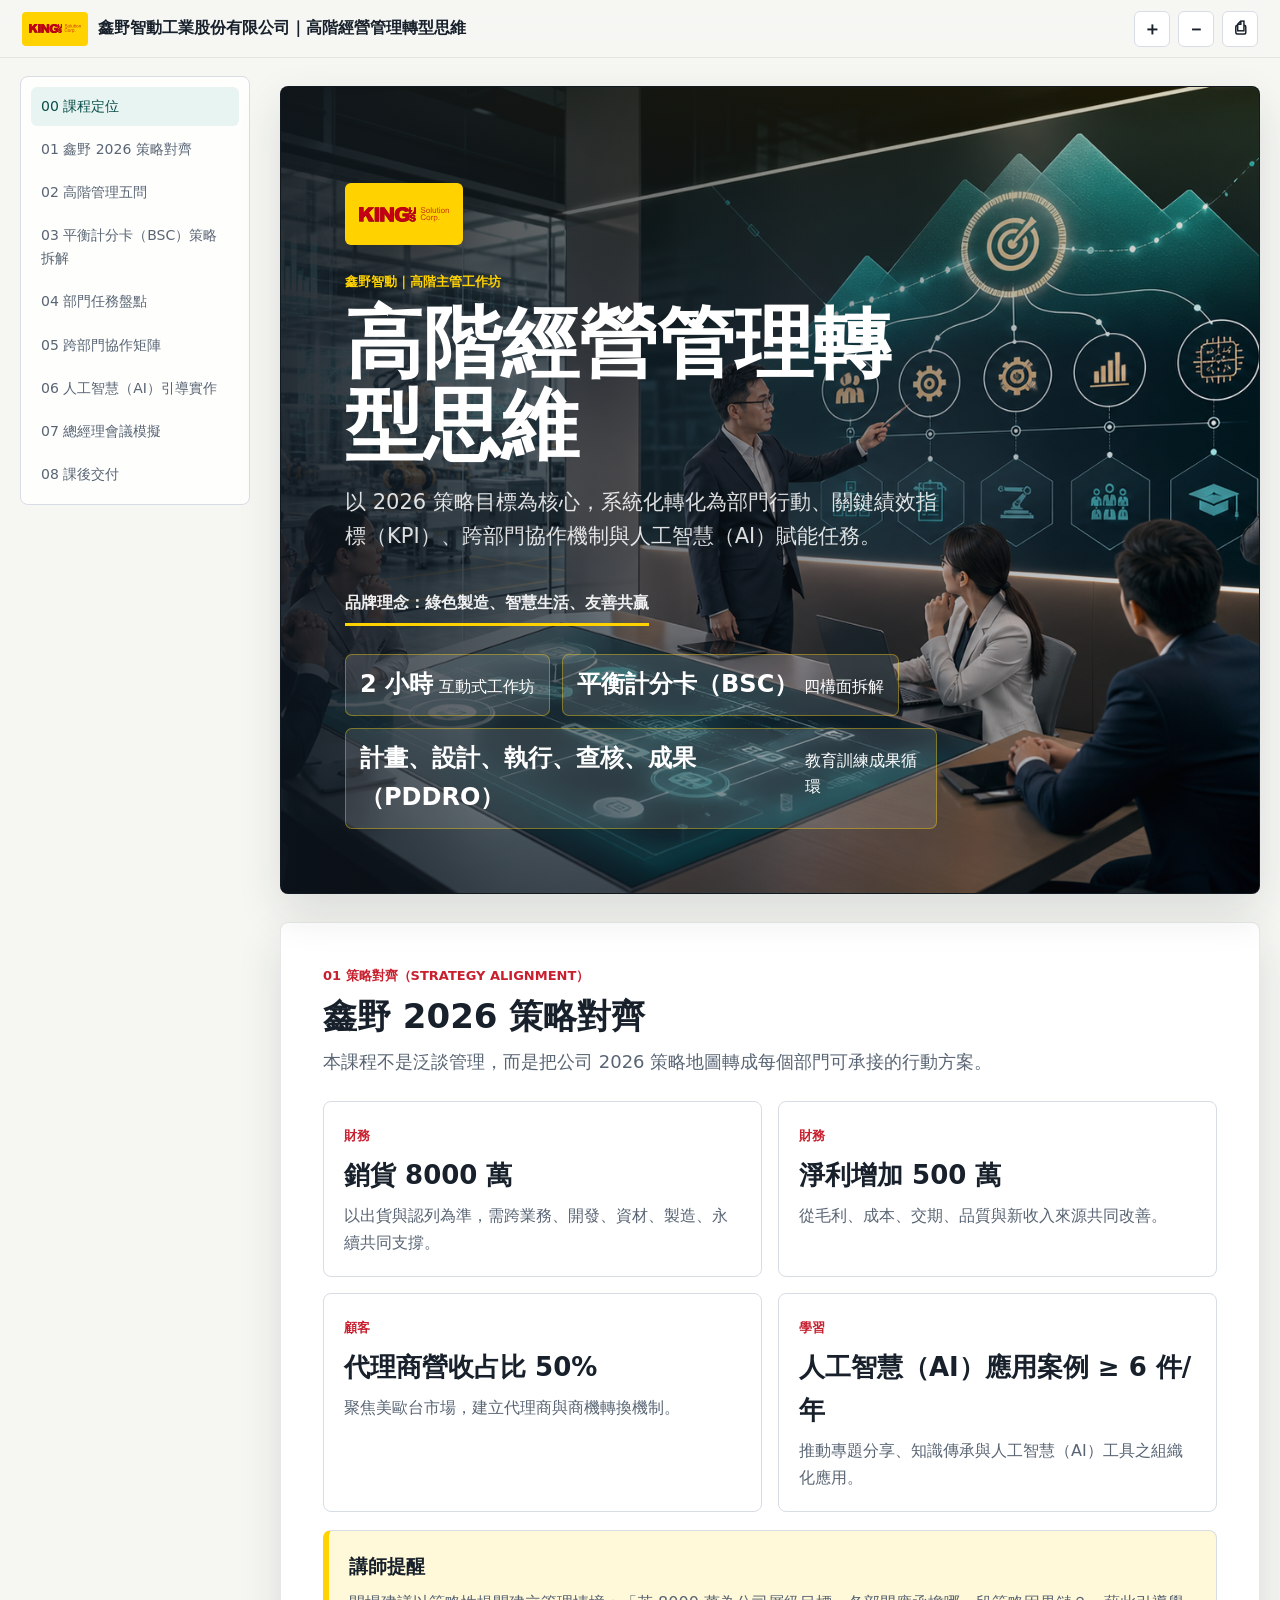
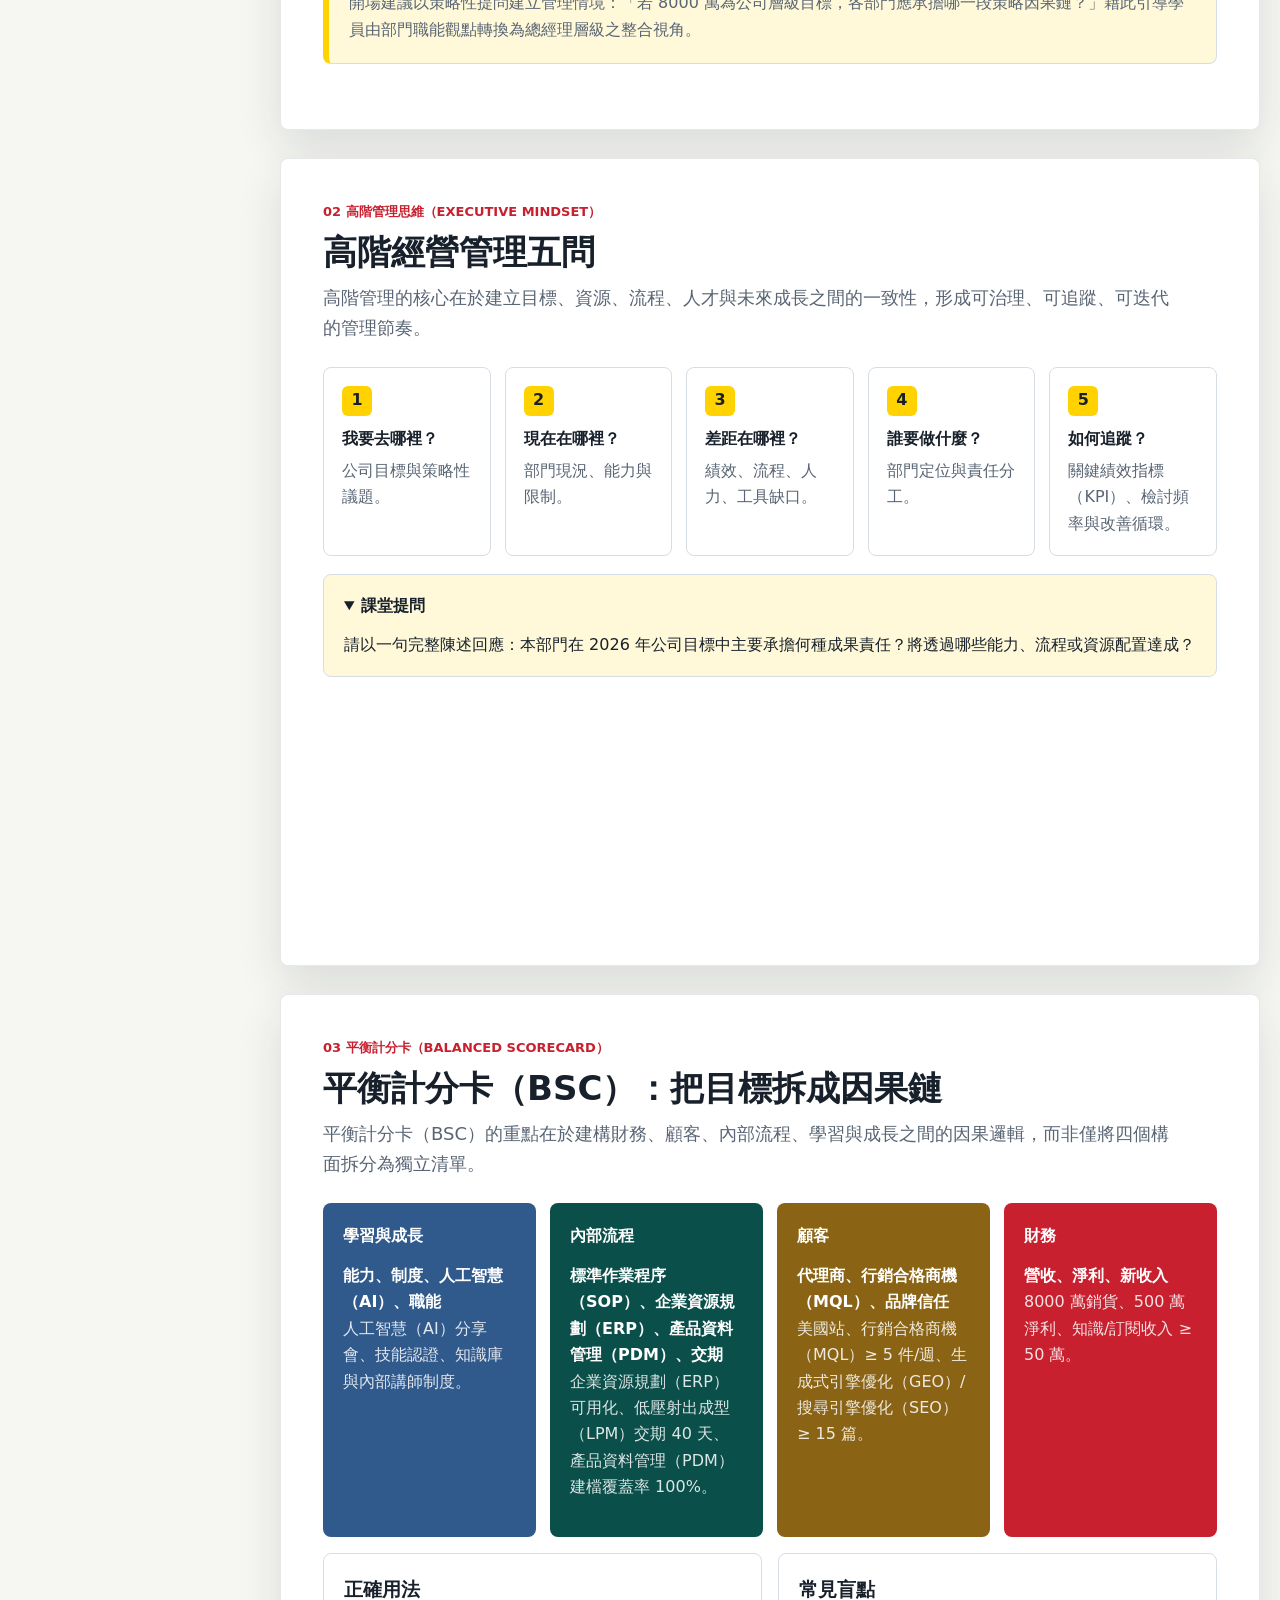
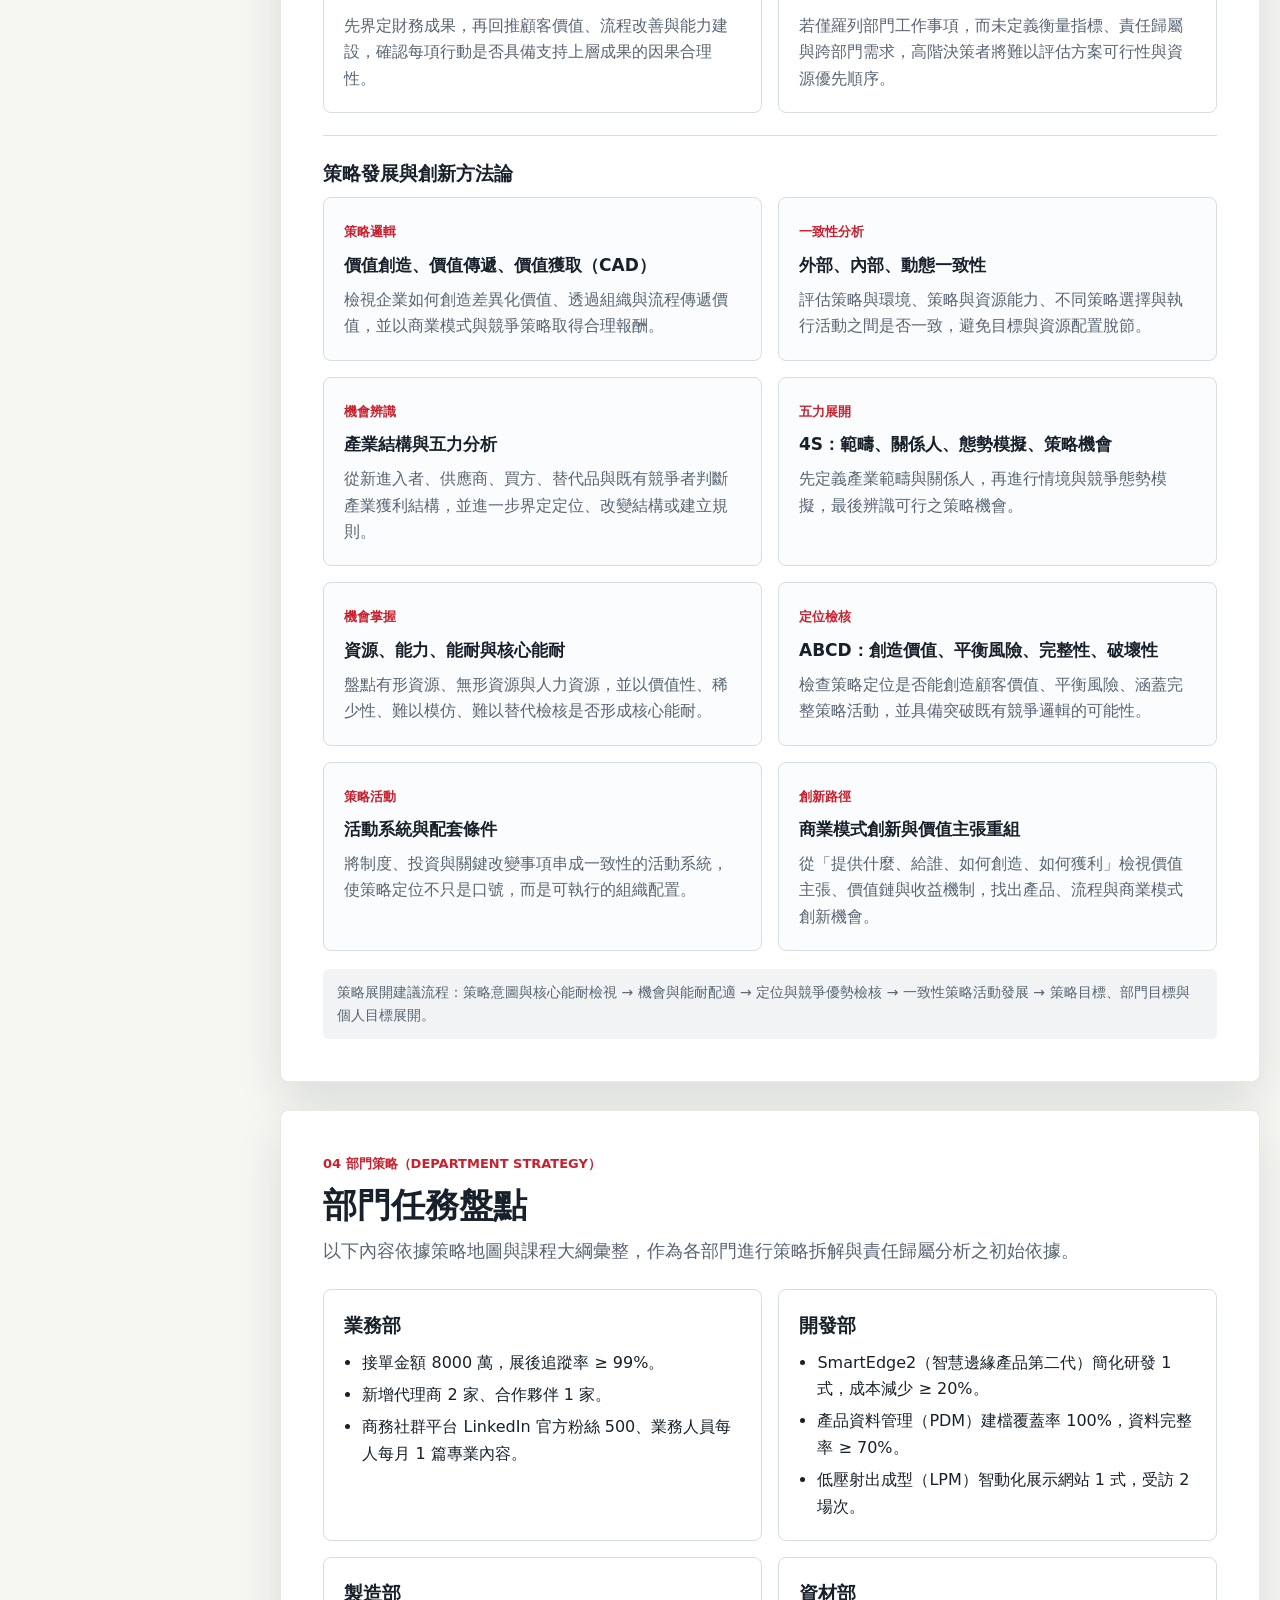
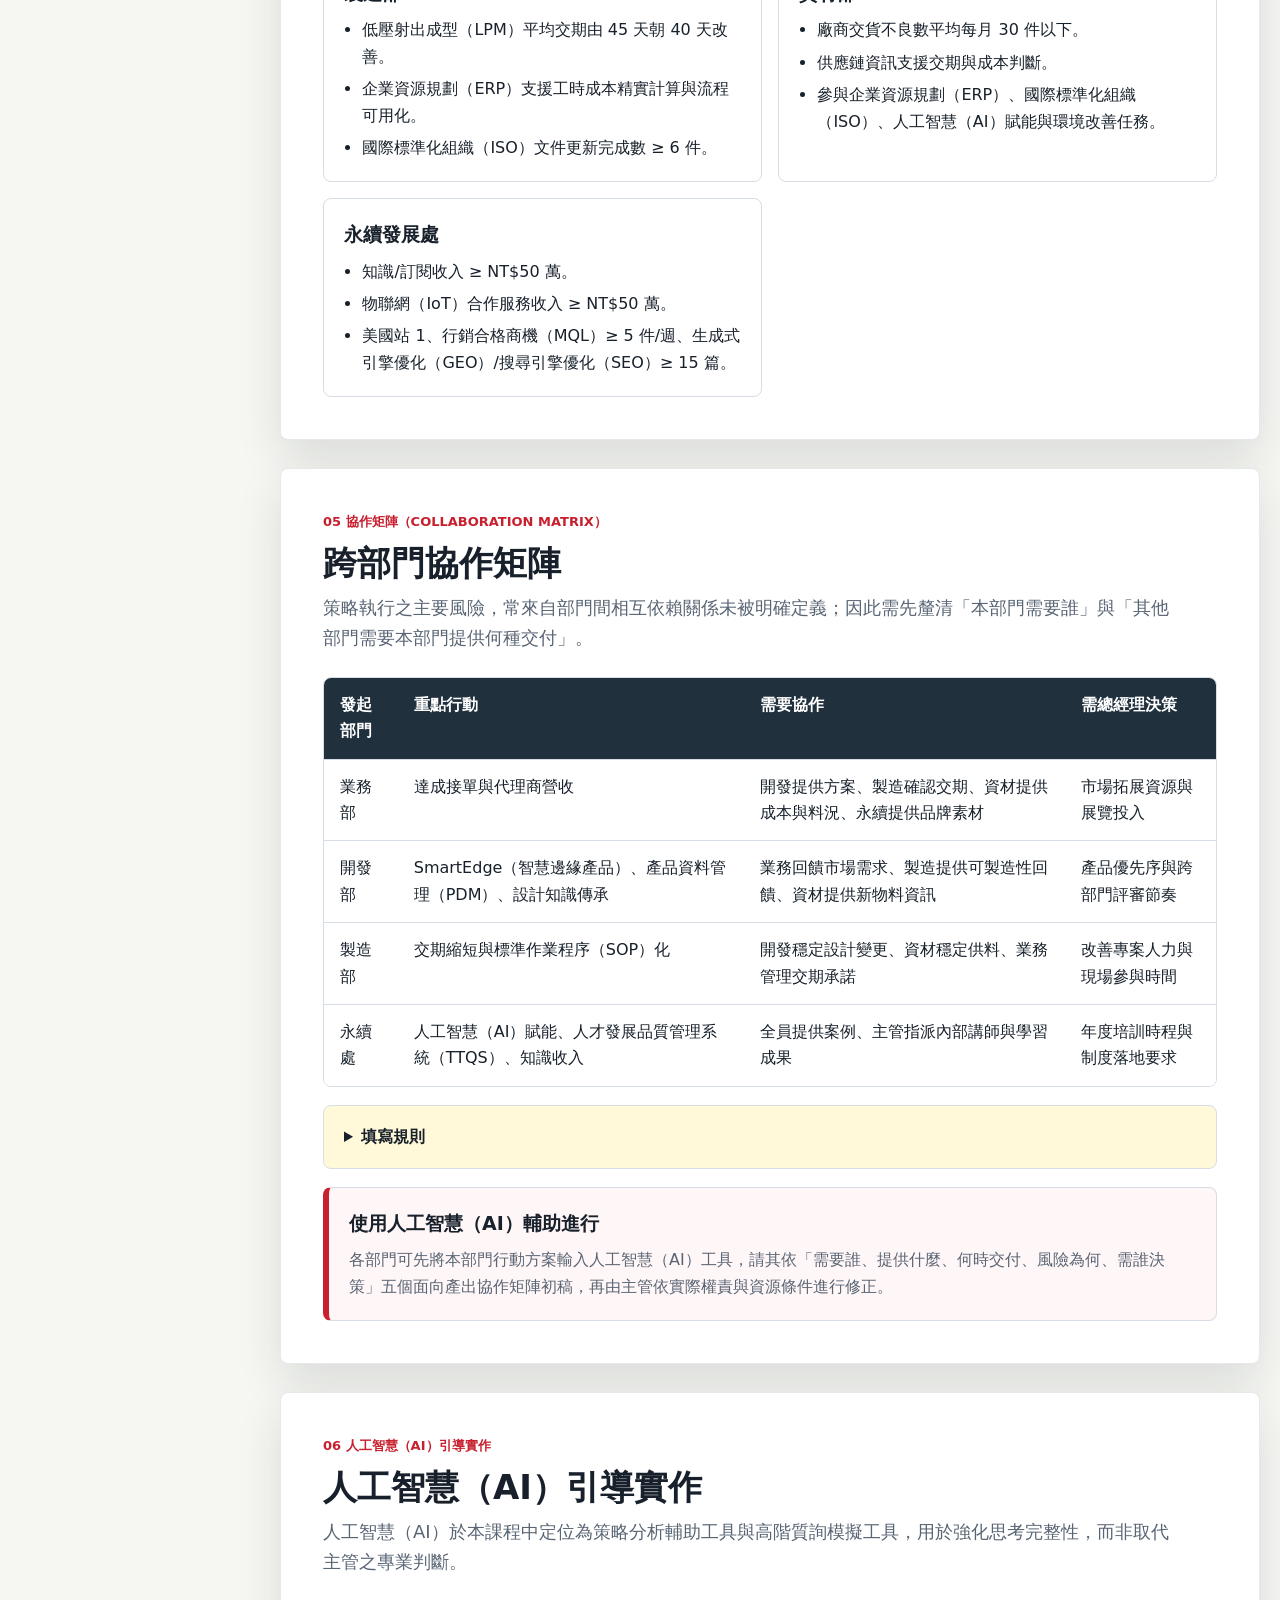
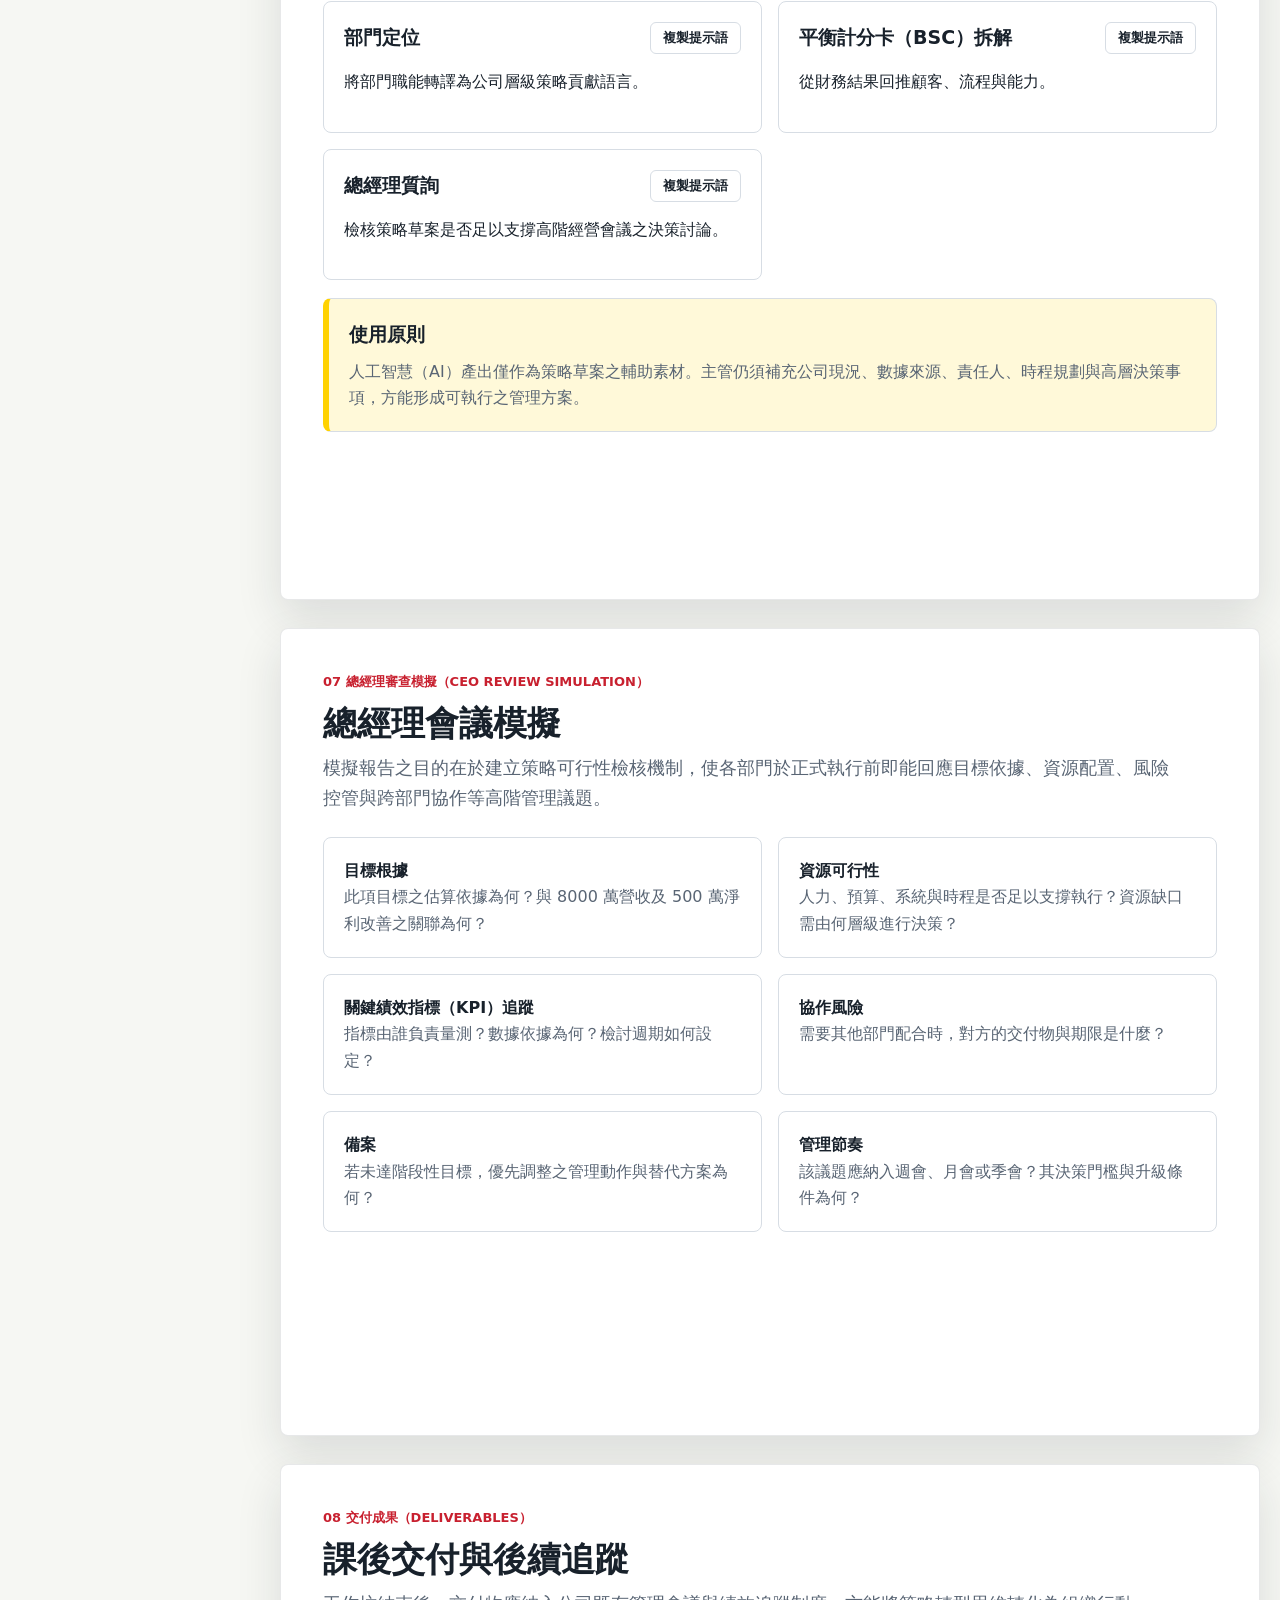
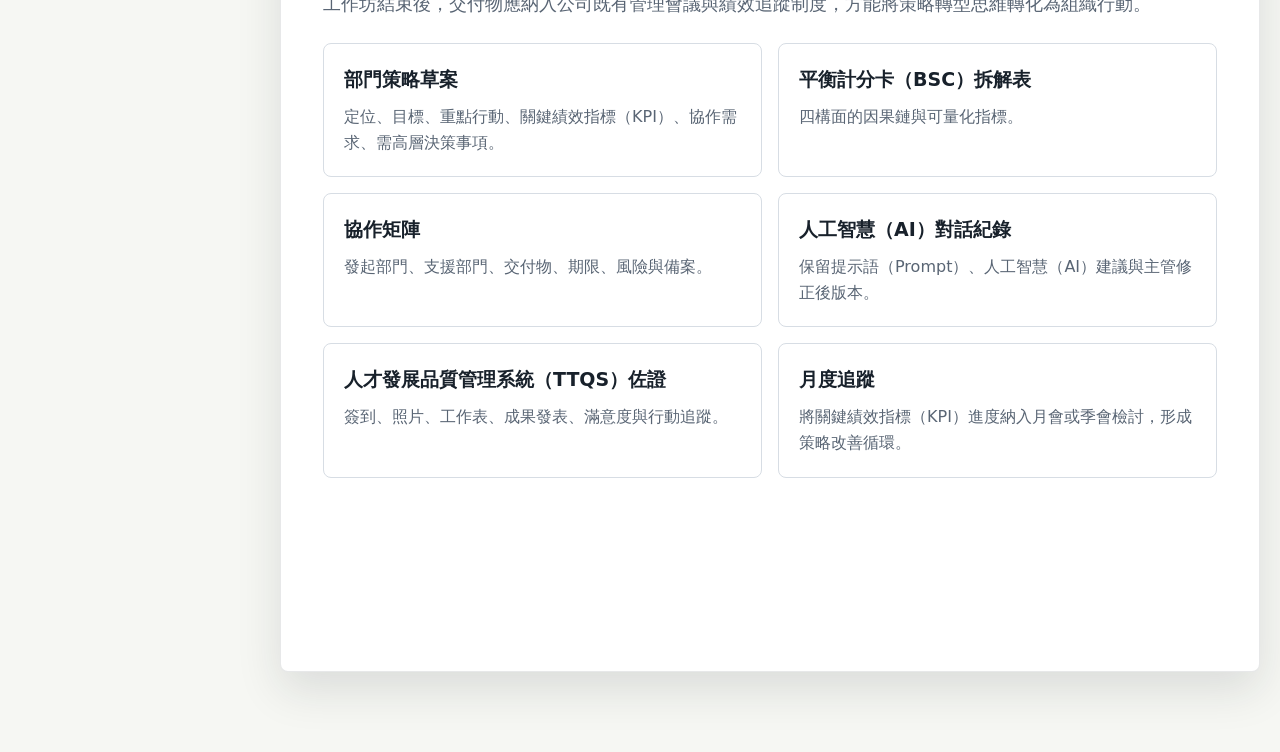
==== 高階經營管理轉型思維/index.html @ db60bb88 "Add files via upload" ====
<!doctype html>
<html lang="zh-Hant">
<head>
  <meta charset="utf-8">
  <meta name="viewport" content="width=device-width, initial-scale=1">
  <title>高階經營管理轉型思維｜鑫野智動課程講義</title>
  <link rel="stylesheet" href="styles.css">
</head>
<body>
  <header class="topbar">
    <a class="brand" href="#cover" aria-label="回到封面">
      <span class="brand-logo"><img src="assets/kings-logo.svg" alt="KING's 鑫野智動工業股份有限公司 LOGO"></span>
      <span>鑫野智動工業股份有限公司｜高階經營管理轉型思維</span>
    </a>
    <nav class="top-actions" aria-label="文件操作">
      <button class="icon-btn" id="expandAll" type="button" title="展開所有提示">＋</button>
      <button class="icon-btn" id="collapseAll" type="button" title="收合所有提示">－</button>
      <button class="icon-btn" id="printPage" type="button" title="列印講義">⎙</button>
    </nav>
  </header>

  <aside class="toc" aria-label="章節目錄">
    <a href="#cover">00 課程定位</a>
    <a href="#strategy">01 鑫野 2026 策略對齊</a>
    <a href="#mindset">02 高階管理五問</a>
    <a href="#bsc">03 平衡計分卡（BSC）策略拆解</a>
    <a href="#departments">04 部門任務盤點</a>
    <a href="#collaboration">05 跨部門協作矩陣</a>
    <a href="#ai">06 人工智慧（AI）引導實作</a>
    <a href="#gm">07 總經理會議模擬</a>
    <a href="#deliverables">08 課後交付</a>
  </aside>

  <main class="deck">
    <section class="slide cover" id="cover">
      <div class="hero-media">
        <img src="assets/strategy-transformation-hero.png" alt="企業策略轉型會議視覺圖">
      </div>
      <div class="hero-copy">
        <div class="cover-logo"><img src="assets/kings-logo.svg" alt="KING's 鑫野智動工業股份有限公司 LOGO"></div>
        <p class="eyebrow">鑫野智動｜高階主管工作坊</p>
        <h1>高階經營管理轉型思維</h1>
        <p class="lead">以 2026 策略目標為核心，系統化轉化為部門行動、關鍵績效指標（KPI）、跨部門協作機制與人工智慧（AI）賦能任務。</p>
        <p class="brand-line">品牌理念：綠色製造、智慧生活、友善共贏</p>
        <div class="hero-stats">
          <span><strong>2 小時</strong>互動式工作坊</span>
          <span><strong>平衡計分卡（BSC）</strong>四構面拆解</span>
          <span><strong>計畫、設計、執行、查核、成果（PDDRO）</strong>教育訓練成果循環</span>
        </div>
      </div>
    </section>

    <section class="slide" id="strategy">
      <div class="slide-head">
        <p class="eyebrow">01 策略對齊（Strategy Alignment）</p>
        <h2>鑫野 2026 策略對齊</h2>
        <p>本課程不是泛談管理，而是把公司 2026 策略地圖轉成每個部門可承接的行動方案。</p>
      </div>
      <div class="metric-grid">
        <article class="metric"><span>財務</span><strong>銷貨 8000 萬</strong><p>以出貨與認列為準，需跨業務、開發、資材、製造、永續共同支撐。</p></article>
        <article class="metric"><span>財務</span><strong>淨利增加 500 萬</strong><p>從毛利、成本、交期、品質與新收入來源共同改善。</p></article>
        <article class="metric"><span>顧客</span><strong>代理商營收占比 50%</strong><p>聚焦美歐台市場，建立代理商與商機轉換機制。</p></article>
        <article class="metric"><span>學習</span><strong>人工智慧（AI）應用案例 ≥ 6 件/年</strong><p>推動專題分享、知識傳承與人工智慧（AI）工具之組織化應用。</p></article>
      </div>
      <div class="note-panel">
        <h3>講師提醒</h3>
        <p>開場建議以策略性提問建立管理情境：「若 8000 萬為公司層級目標，各部門應承擔哪一段策略因果鏈？」藉此引導學員由部門職能觀點轉換為總經理層級之整合視角。</p>
      </div>
    </section>

    <section class="slide" id="mindset">
      <div class="slide-head">
        <p class="eyebrow">02 高階管理思維（Executive Mindset）</p>
        <h2>高階經營管理五問</h2>
        <p>高階管理的核心在於建立目標、資源、流程、人才與未來成長之間的一致性，形成可治理、可追蹤、可迭代的管理節奏。</p>
      </div>
      <div class="question-flow">
        <div><span>1</span><strong>我要去哪裡？</strong><p>公司目標與策略性議題。</p></div>
        <div><span>2</span><strong>現在在哪裡？</strong><p>部門現況、能力與限制。</p></div>
        <div><span>3</span><strong>差距在哪裡？</strong><p>績效、流程、人力、工具缺口。</p></div>
        <div><span>4</span><strong>誰要做什麼？</strong><p>部門定位與責任分工。</p></div>
        <div><span>5</span><strong>如何追蹤？</strong><p>關鍵績效指標（KPI）、檢討頻率與改善循環。</p></div>
      </div>
      <details class="prompt-box" open>
        <summary>課堂提問</summary>
        <p>請以一句完整陳述回應：本部門在 2026 年公司目標中主要承擔何種成果責任？將透過哪些能力、流程或資源配置達成？</p>
      </details>
    </section>

    <section class="slide" id="bsc">
      <div class="slide-head">
        <p class="eyebrow">03 平衡計分卡（Balanced Scorecard）</p>
        <h2>平衡計分卡（BSC）：把目標拆成因果鏈</h2>
        <p>平衡計分卡（BSC）的重點在於建構財務、顧客、內部流程、學習與成長之間的因果邏輯，而非僅將四個構面拆分為獨立清單。</p>
      </div>
      <div class="bsc-map">
        <article><span>學習與成長</span><strong>能力、制度、人工智慧（AI）、職能</strong><p>人工智慧（AI）分享會、技能認證、知識庫與內部講師制度。</p></article>
        <article><span>內部流程</span><strong>標準作業程序（SOP）、企業資源規劃（ERP）、產品資料管理（PDM）、交期</strong><p>企業資源規劃（ERP）可用化、低壓射出成型（LPM）交期 40 天、產品資料管理（PDM）建檔覆蓋率 100%。</p></article>
        <article><span>顧客</span><strong>代理商、行銷合格商機（MQL）、品牌信任</strong><p>美國站、行銷合格商機（MQL）≥ 5 件/週、生成式引擎優化（GEO）/搜尋引擎優化（SEO）≥ 15 篇。</p></article>
        <article><span>財務</span><strong>營收、淨利、新收入</strong><p>8000 萬銷貨、500 萬淨利、知識/訂閱收入 ≥ 50 萬。</p></article>
      </div>
      <div class="two-col">
        <div class="card">
          <h3>正確用法</h3>
          <p>先界定財務成果，再回推顧客價值、流程改善與能力建設，確認每項行動是否具備支持上層成果的因果合理性。</p>
        </div>
        <div class="card">
          <h3>常見盲點</h3>
          <p>若僅羅列部門工作事項，而未定義衡量指標、責任歸屬與跨部門需求，高階決策者將難以評估方案可行性與資源優先順序。</p>
        </div>
      </div>
      <div class="method-block">
        <h3>策略發展與創新方法論</h3>
        <div class="method-grid">
          <article>
            <span>策略邏輯</span>
            <strong>價值創造、價值傳遞、價值獲取（CAD）</strong>
            <p>檢視企業如何創造差異化價值、透過組織與流程傳遞價值，並以商業模式與競爭策略取得合理報酬。</p>
          </article>
          <article>
            <span>一致性分析</span>
            <strong>外部、內部、動態一致性</strong>
            <p>評估策略與環境、策略與資源能力、不同策略選擇與執行活動之間是否一致，避免目標與資源配置脫節。</p>
          </article>
          <article>
            <span>機會辨識</span>
            <strong>產業結構與五力分析</strong>
            <p>從新進入者、供應商、買方、替代品與既有競爭者判斷產業獲利結構，並進一步界定定位、改變結構或建立規則。</p>
          </article>
          <article>
            <span>五力展開</span>
            <strong>4S：範疇、關係人、態勢模擬、策略機會</strong>
            <p>先定義產業範疇與關係人，再進行情境與競爭態勢模擬，最後辨識可行之策略機會。</p>
          </article>
          <article>
            <span>機會掌握</span>
            <strong>資源、能力、能耐與核心能耐</strong>
            <p>盤點有形資源、無形資源與人力資源，並以價值性、稀少性、難以模仿、難以替代檢核是否形成核心能耐。</p>
          </article>
          <article>
            <span>定位檢核</span>
            <strong>ABCD：創造價值、平衡風險、完整性、破壞性</strong>
            <p>檢查策略定位是否能創造顧客價值、平衡風險、涵蓋完整策略活動，並具備突破既有競爭邏輯的可能性。</p>
          </article>
          <article>
            <span>策略活動</span>
            <strong>活動系統與配套條件</strong>
            <p>將制度、投資與關鍵改變事項串成一致性的活動系統，使策略定位不只是口號，而是可執行的組織配置。</p>
          </article>
          <article>
            <span>創新路徑</span>
            <strong>商業模式創新與價值主張重組</strong>
            <p>從「提供什麼、給誰、如何創造、如何獲利」檢視價值主張、價值鏈與收益機制，找出產品、流程與商業模式創新機會。</p>
          </article>
        </div>
        <div class="source-note">
          策略展開建議流程：策略意圖與核心能耐檢視 → 機會與能耐配適 → 定位與競爭優勢檢核 → 一致性策略活動發展 → 策略目標、部門目標與個人目標展開。
        </div>
      </div>
    </section>

    <section class="slide" id="departments">
      <div class="slide-head">
        <p class="eyebrow">04 部門策略（Department Strategy）</p>
        <h2>部門任務盤點</h2>
        <p>以下內容依據策略地圖與課程大綱彙整，作為各部門進行策略拆解與責任歸屬分析之初始依據。</p>
      </div>
      <div class="department-grid">
        <article>
          <h3>業務部</h3>
          <ul>
            <li>接單金額 8000 萬，展後追蹤率 ≥ 99%。</li>
            <li>新增代理商 2 家、合作夥伴 1 家。</li>
            <li>商務社群平台 LinkedIn 官方粉絲 500、業務人員每人每月 1 篇專業內容。</li>
          </ul>
        </article>
        <article>
          <h3>開發部</h3>
          <ul>
            <li>SmartEdge2（智慧邊緣產品第二代）簡化研發 1 式，成本減少 ≥ 20%。</li>
            <li>產品資料管理（PDM）建檔覆蓋率 100%，資料完整率 ≥ 70%。</li>
            <li>低壓射出成型（LPM）智動化展示網站 1 式，受訪 2 場次。</li>
          </ul>
        </article>
        <article>
          <h3>製造部</h3>
          <ul>
            <li>低壓射出成型（LPM）平均交期由 45 天朝 40 天改善。</li>
            <li>企業資源規劃（ERP）支援工時成本精實計算與流程可用化。</li>
            <li>國際標準化組織（ISO）文件更新完成數 ≥ 6 件。</li>
          </ul>
        </article>
        <article>
          <h3>資材部</h3>
          <ul>
            <li>廠商交貨不良數平均每月 30 件以下。</li>
            <li>供應鏈資訊支援交期與成本判斷。</li>
            <li>參與企業資源規劃（ERP）、國際標準化組織（ISO）、人工智慧（AI）賦能與環境改善任務。</li>
          </ul>
        </article>
        <article>
          <h3>永續發展處</h3>
          <ul>
            <li>知識/訂閱收入 ≥ NT$50 萬。</li>
            <li>物聯網（IoT）合作服務收入 ≥ NT$50 萬。</li>
            <li>美國站 1、行銷合格商機（MQL）≥ 5 件/週、生成式引擎優化（GEO）/搜尋引擎優化（SEO）≥ 15 篇。</li>
          </ul>
        </article>
      </div>
    </section>

    <section class="slide" id="collaboration">
      <div class="slide-head">
        <p class="eyebrow">05 協作矩陣（Collaboration Matrix）</p>
        <h2>跨部門協作矩陣</h2>
        <p>策略執行之主要風險，常來自部門間相互依賴關係未被明確定義；因此需先釐清「本部門需要誰」與「其他部門需要本部門提供何種交付」。</p>
      </div>
      <div class="table-wrap">
        <table>
          <thead>
            <tr>
              <th>發起部門</th>
              <th>重點行動</th>
              <th>需要協作</th>
              <th>需總經理決策</th>
            </tr>
          </thead>
          <tbody>
            <tr>
              <td>業務部</td>
              <td>達成接單與代理商營收</td>
              <td>開發提供方案、製造確認交期、資材提供成本與料況、永續提供品牌素材</td>
              <td>市場拓展資源與展覽投入</td>
            </tr>
            <tr>
              <td>開發部</td>
              <td>SmartEdge（智慧邊緣產品）、產品資料管理（PDM）、設計知識傳承</td>
              <td>業務回饋市場需求、製造提供可製造性回饋、資材提供新物料資訊</td>
              <td>產品優先序與跨部門評審節奏</td>
            </tr>
            <tr>
              <td>製造部</td>
              <td>交期縮短與標準作業程序（SOP）化</td>
              <td>開發穩定設計變更、資材穩定供料、業務管理交期承諾</td>
              <td>改善專案人力與現場參與時間</td>
            </tr>
            <tr>
              <td>永續處</td>
              <td>人工智慧（AI）賦能、人才發展品質管理系統（TTQS）、知識收入</td>
              <td>全員提供案例、主管指派內部講師與學習成果</td>
              <td>年度培訓時程與制度落地要求</td>
            </tr>
          </tbody>
        </table>
      </div>
      <details class="prompt-box">
        <summary>填寫規則</summary>
        <p>每個部門至少提出 3 項重點行動。每項行動均須明確定義協作部門、協作內容、交付時間，以及需由總經理裁示之資源或決策事項。</p>
      </details>
      <div class="note-panel ai-assisted">
        <h3>使用人工智慧（AI）輔助進行</h3>
        <p>各部門可先將本部門行動方案輸入人工智慧（AI）工具，請其依「需要誰、提供什麼、何時交付、風險為何、需誰決策」五個面向產出協作矩陣初稿，再由主管依實際權責與資源條件進行修正。</p>
      </div>
    </section>

    <section class="slide" id="ai">
      <div class="slide-head">
        <p class="eyebrow">06 人工智慧（AI）引導實作</p>
        <h2>人工智慧（AI）引導實作</h2>
        <p>人工智慧（AI）於本課程中定位為策略分析輔助工具與高階質詢模擬工具，用於強化思考完整性，而非取代主管之專業判斷。</p>
      </div>
      <div class="prompt-library">
        <article>
          <h3>部門定位</h3>
          <button class="copy" data-copy="請扮演企業策略分析顧問。我的部門是____。請根據公司 2026 目標：銷貨 8000 萬、淨利增加 500 萬、人工智慧（AI）賦能、標準作業程序（SOP）化，協助我撰寫一句部門定位，格式為：我們是____部門，負責____，並透過____支撐公司整體成長。">複製提示語</button>
          <p>將部門職能轉譯為公司層級策略貢獻語言。</p>
        </article>
        <article>
          <h3>平衡計分卡（BSC）拆解</h3>
          <button class="copy" data-copy="請運用平衡計分卡（BSC）四構面，協助____部門拆解 2026 策略。每個構面請列：目標、2 個行動、關鍵績效指標（KPI）、需要協作部門。四構面為財務、顧客、內部流程、學習與成長。">複製提示語</button>
          <p>從財務結果回推顧客、流程與能力。</p>
        </article>
        <article>
          <h3>總經理質詢</h3>
          <button class="copy" data-copy="請扮演總經理，針對以下部門策略草案提出 8 個具決策深度且合理的問題，聚焦目標根據、資源配置、關鍵績效指標（KPI）、跨部門協作、風險與備案。草案如下：____">複製提示語</button>
          <p>檢核策略草案是否足以支撐高階經營會議之決策討論。</p>
        </article>
      </div>
      <div class="note-panel">
        <h3>使用原則</h3>
        <p>人工智慧（AI）產出僅作為策略草案之輔助素材。主管仍須補充公司現況、數據來源、責任人、時程規劃與高層決策事項，方能形成可執行之管理方案。</p>
      </div>
    </section>

    <section class="slide" id="gm">
      <div class="slide-head">
        <p class="eyebrow">07 總經理審查模擬（CEO Review Simulation）</p>
        <h2>總經理會議模擬</h2>
        <p>模擬報告之目的在於建立策略可行性檢核機制，使各部門於正式執行前即能回應目標依據、資源配置、風險控管與跨部門協作等高階管理議題。</p>
      </div>
      <div class="qa-grid">
        <article><strong>目標根據</strong><p>此項目標之估算依據為何？與 8000 萬營收及 500 萬淨利改善之關聯為何？</p></article>
        <article><strong>資源可行性</strong><p>人力、預算、系統與時程是否足以支撐執行？資源缺口需由何層級進行決策？</p></article>
        <article><strong>關鍵績效指標（KPI）追蹤</strong><p>指標由誰負責量測？數據依據為何？檢討週期如何設定？</p></article>
        <article><strong>協作風險</strong><p>需要其他部門配合時，對方的交付物與期限是什麼？</p></article>
        <article><strong>備案</strong><p>若未達階段性目標，優先調整之管理動作與替代方案為何？</p></article>
        <article><strong>管理節奏</strong><p>該議題應納入週會、月會或季會？其決策門檻與升級條件為何？</p></article>
      </div>
    </section>

    <section class="slide" id="deliverables">
      <div class="slide-head">
        <p class="eyebrow">08 交付成果（Deliverables）</p>
        <h2>課後交付與後續追蹤</h2>
        <p>工作坊結束後，交付物應納入公司既有管理會議與績效追蹤制度，方能將策略轉型思維轉化為組織行動。</p>
      </div>
      <div class="deliverable-grid">
        <article><h3>部門策略草案</h3><p>定位、目標、重點行動、關鍵績效指標（KPI）、協作需求、需高層決策事項。</p></article>
        <article><h3>平衡計分卡（BSC）拆解表</h3><p>四構面的因果鏈與可量化指標。</p></article>
        <article><h3>協作矩陣</h3><p>發起部門、支援部門、交付物、期限、風險與備案。</p></article>
        <article><h3>人工智慧（AI）對話紀錄</h3><p>保留提示語（Prompt）、人工智慧（AI）建議與主管修正後版本。</p></article>
        <article><h3>人才發展品質管理系統（TTQS）佐證</h3><p>簽到、照片、工作表、成果發表、滿意度與行動追蹤。</p></article>
        <article><h3>月度追蹤</h3><p>將關鍵績效指標（KPI）進度納入月會或季會檢討，形成策略改善循環。</p></article>
      </div>
    </section>
  </main>

  <div class="toast" id="toast" role="status" aria-live="polite">已複製提示語（Prompt）</div>
  <script src="main.js"></script>
</body>
</html>
---- 高階經營管理轉型思維/styles.css ----
:root {
  color-scheme: light;
  --ink: #18212b;
  --muted: #596574;
  --line: #d7dde4;
  --paper: #f6f7f3;
  --panel: #ffffff;
  --king-yellow: #ffd200;
  --king-red: #c8202f;
  --teal: #0f766e;
  --teal-dark: #0b4f4a;
  --amber: #c98519;
  --rose: #b84b5a;
  --blue: #315a8c;
  --shadow: 0 18px 45px rgba(22, 34, 43, 0.12);
  font-family: "Microsoft JhengHei", "PingFang TC", "Noto Sans TC", system-ui, sans-serif;
}

* { box-sizing: border-box; }
html { scroll-behavior: smooth; }
body {
  margin: 0;
  background: var(--paper);
  color: var(--ink);
  line-height: 1.65;
}

.topbar {
  position: sticky;
  top: 0;
  z-index: 20;
  height: 58px;
  display: flex;
  align-items: center;
  justify-content: space-between;
  padding: 0 22px;
  border-bottom: 1px solid rgba(24, 33, 43, 0.08);
  background: rgba(246, 247, 243, 0.92);
  backdrop-filter: blur(12px);
}

.brand {
  display: inline-flex;
  align-items: center;
  gap: 10px;
  color: var(--ink);
  font-weight: 800;
  text-decoration: none;
}

.brand-logo {
  display: inline-flex;
  align-items: center;
  justify-content: center;
  width: 66px;
  height: 34px;
  padding: 5px 7px;
  border-radius: 4px;
  background: var(--king-yellow);
}

.brand-logo img {
  display: block;
  max-width: 100%;
  max-height: 100%;
}

.top-actions {
  display: flex;
  gap: 8px;
}

.icon-btn,
.copy {
  border: 1px solid var(--line);
  background: #fff;
  color: var(--ink);
  border-radius: 6px;
  cursor: pointer;
  font-weight: 700;
}

.icon-btn {
  width: 36px;
  height: 36px;
  font-size: 18px;
}

.copy {
  padding: 6px 12px;
}

.toc {
  position: fixed;
  top: 76px;
  left: 20px;
  width: 230px;
  max-height: calc(100vh - 96px);
  overflow: auto;
  display: flex;
  flex-direction: column;
  gap: 4px;
  padding: 10px;
  border: 1px solid var(--line);
  border-radius: 8px;
  background: rgba(255, 255, 255, 0.82);
}

.toc a {
  padding: 8px 10px;
  border-radius: 6px;
  color: var(--muted);
  font-size: 14px;
  text-decoration: none;
}

.toc a.active,
.toc a:hover {
  background: #e8f4f2;
  color: var(--teal-dark);
}

.deck {
  width: min(1120px, calc(100vw - 300px));
  margin: 28px 30px 80px 280px;
}

.slide {
  min-height: calc(100vh - 92px);
  margin-bottom: 28px;
  padding: 42px;
  border: 1px solid rgba(24, 33, 43, 0.1);
  border-radius: 8px;
  background: var(--panel);
  box-shadow: var(--shadow);
  scroll-margin-top: 82px;
}

.cover {
  position: relative;
  display: grid;
  align-items: end;
  padding: 0;
  overflow: hidden;
  background: #111820;
  color: #fff;
}

.hero-media,
.hero-media img {
  position: absolute;
  inset: 0;
  width: 100%;
  height: 100%;
}

.hero-media img {
  object-fit: cover;
  filter: saturate(0.92) contrast(1.05);
}

.hero-media::after {
  content: "";
  position: absolute;
  inset: 0;
  background:
    linear-gradient(90deg, rgba(13, 20, 28, 0.88), rgba(13, 20, 28, 0.42) 58%, rgba(13, 20, 28, 0.1)),
    linear-gradient(180deg, rgba(255, 210, 0, 0.12), transparent 32%);
}

.hero-copy {
  position: relative;
  z-index: 2;
  max-width: 720px;
  padding: 64px;
}

.cover-logo {
  display: inline-flex;
  align-items: center;
  justify-content: center;
  width: 118px;
  height: 62px;
  padding: 11px 14px;
  margin-bottom: 26px;
  border-radius: 6px;
  background: var(--king-yellow);
  box-shadow: 0 18px 36px rgba(0, 0, 0, 0.24);
}

.cover-logo img {
  max-width: 100%;
  max-height: 100%;
}

.eyebrow {
  margin: 0 0 10px;
  color: var(--king-red);
  font-size: 13px;
  font-weight: 900;
  letter-spacing: 0;
  text-transform: uppercase;
}

.cover .eyebrow { color: var(--king-yellow); }

h1, h2, h3, p { margin-top: 0; }
h1 {
  margin-bottom: 18px;
  font-size: clamp(42px, 7vw, 78px);
  line-height: 1.05;
  letter-spacing: 0;
}

h2 {
  margin-bottom: 10px;
  font-size: 34px;
  line-height: 1.2;
  letter-spacing: 0;
}

h3 {
  margin-bottom: 8px;
  font-size: 19px;
}

.lead {
  font-size: 21px;
  color: rgba(255, 255, 255, 0.86);
}

.brand-line {
  display: inline-block;
  margin: 8px 0 0;
  padding: 7px 0;
  border-bottom: 3px solid var(--king-yellow);
  color: rgba(255, 255, 255, 0.92);
  font-weight: 800;
}

.hero-stats {
  display: flex;
  flex-wrap: wrap;
  gap: 12px;
  margin-top: 28px;
}

.hero-stats span {
  display: inline-flex;
  align-items: baseline;
  gap: 6px;
  padding: 10px 14px;
  border: 1px solid rgba(255, 210, 0, 0.38);
  border-radius: 7px;
  background: rgba(255, 255, 255, 0.12);
}

.hero-stats strong {
  font-size: 24px;
  color: #fff;
}

.slide-head {
  max-width: 850px;
  margin-bottom: 24px;
}

.slide-head p:not(.eyebrow) {
  color: var(--muted);
  font-size: 18px;
}

.metric-grid,
.department-grid,
.deliverable-grid,
.prompt-library,
.qa-grid,
.method-grid {
  display: grid;
  grid-template-columns: repeat(2, minmax(0, 1fr));
  gap: 16px;
}

.metric,
.department-grid article,
.deliverable-grid article,
.prompt-library article,
.qa-grid article,
.method-grid article,
.card,
.note-panel {
  border: 1px solid var(--line);
  border-radius: 8px;
  background: #fff;
  padding: 20px;
}

.metric span {
  color: var(--king-red);
  font-weight: 900;
  font-size: 13px;
}

.method-block {
  margin-top: 22px;
  padding-top: 22px;
  border-top: 1px solid var(--line);
}

.method-block > p {
  color: var(--muted);
  max-width: 860px;
}

.method-grid article {
  background: #fbfcfd;
}

.method-grid span {
  display: inline-block;
  margin-bottom: 8px;
  color: var(--king-red);
  font-size: 13px;
  font-weight: 900;
}

.method-grid strong {
  display: block;
  margin-bottom: 8px;
  font-size: 17px;
}

.metric strong {
  display: block;
  margin: 6px 0;
  font-size: 26px;
}

.metric p,
.department-grid p,
.deliverable-grid p,
.qa-grid p,
.method-grid p,
.card p,
.note-panel p {
  color: var(--muted);
  margin-bottom: 0;
}

.note-panel {
  margin-top: 18px;
  border-left: 6px solid var(--king-yellow);
  background: #fff9d9;
}

.ai-assisted {
  border-left-color: var(--king-red);
  background: #fff6f7;
}

.question-flow,
.bsc-map,
.pddro,
.timeline {
  display: grid;
  gap: 14px;
}

.question-flow {
  grid-template-columns: repeat(5, minmax(0, 1fr));
}

.question-flow div,
.pddro div,
.timeline div {
  position: relative;
  padding: 18px;
  border: 1px solid var(--line);
  border-radius: 8px;
  background: #fff;
}

.question-flow span,
.pddro span {
  display: inline-grid;
  place-items: center;
  width: 30px;
  height: 30px;
  margin-bottom: 10px;
  border-radius: 6px;
  background: var(--king-yellow);
  color: var(--ink);
  font-weight: 900;
}

.question-flow strong,
.pddro strong,
.timeline strong {
  display: block;
  margin-bottom: 6px;
}

.question-flow p,
.pddro p,
.timeline p {
  color: var(--muted);
  margin: 0;
}

.bsc-map {
  grid-template-columns: repeat(4, minmax(0, 1fr));
  align-items: stretch;
}

.bsc-map article {
  position: relative;
  min-height: 180px;
  padding: 20px;
  border-radius: 8px;
  color: #fff;
  background: var(--blue);
}

.bsc-map article:nth-child(2) { background: var(--teal-dark); }
.bsc-map article:nth-child(3) { background: #8a6414; }
.bsc-map article:nth-child(4) { background: var(--king-red); }

.bsc-map span {
  display: block;
  margin-bottom: 14px;
  font-weight: 900;
}

.bsc-map p { color: rgba(255, 255, 255, 0.86); }

.two-col {
  display: grid;
  grid-template-columns: repeat(2, minmax(0, 1fr));
  gap: 16px;
  margin-top: 16px;
}

.prompt-box {
  margin-top: 18px;
  padding: 18px 20px;
  border: 1px solid var(--line);
  border-radius: 8px;
  background: #fff9d9;
}

.prompt-box summary {
  cursor: pointer;
  font-weight: 900;
  color: var(--ink);
}

.prompt-box p {
  margin: 12px 0 0;
}

ul {
  margin: 0;
  padding-left: 1.15rem;
}

li + li { margin-top: 6px; }

.table-wrap {
  overflow-x: auto;
  border: 1px solid var(--line);
  border-radius: 8px;
}

table {
  width: 100%;
  border-collapse: collapse;
  background: #fff;
}

th,
td {
  padding: 14px 16px;
  border-bottom: 1px solid var(--line);
  text-align: left;
  vertical-align: top;
}

th {
  background: #20303d;
  color: #fff;
}

tr:last-child td { border-bottom: 0; }

.prompt-library article {
  display: grid;
  grid-template-columns: 1fr auto;
  gap: 8px 12px;
  align-items: start;
}

.prompt-library p {
  grid-column: 1 / -1;
}

.pddro {
  grid-template-columns: repeat(5, minmax(0, 1fr));
}

.source-note {
  margin-top: 18px;
  padding: 12px 14px;
  border-radius: 6px;
  background: #f1f3f5;
  color: var(--muted);
  font-size: 14px;
}

.worksheet {
  display: grid;
  gap: 14px;
  padding: 24px;
  border: 1px solid var(--line);
  border-radius: 8px;
  background: #fff;
}

.worksheet label {
  display: grid;
  gap: 6px;
  font-weight: 800;
}

.worksheet input,
.worksheet textarea {
  width: 100%;
  border: 1px solid #b8c0c9;
  border-radius: 6px;
  padding: 10px;
  font: inherit;
}

.worksheet input {
  display: inline-block;
  width: min(220px, 100%);
  margin: 0 6px;
}

.worksheet textarea {
  min-height: 88px;
  resize: vertical;
}

.timeline time {
  display: inline-block;
  margin-bottom: 6px;
  color: var(--king-red);
  font-weight: 900;
}

.toast {
  position: fixed;
  right: 24px;
  bottom: 24px;
  transform: translateY(24px);
  opacity: 0;
  padding: 10px 14px;
  border-radius: 6px;
  background: var(--ink);
  color: #fff;
  transition: opacity 180ms ease, transform 180ms ease;
}

.toast.show {
  transform: translateY(0);
  opacity: 1;
}

@media (max-width: 980px) {
  .toc {
    position: static;
    width: auto;
    max-height: none;
    margin: 12px;
    flex-direction: row;
    overflow-x: auto;
  }

  .toc a { white-space: nowrap; }

  .deck {
    width: auto;
    margin: 12px;
  }

  .slide {
    min-height: auto;
    padding: 24px;
  }

  .cover {
    min-height: 78vh;
  }

  .hero-copy {
    padding: 32px;
  }

  .metric-grid,
  .department-grid,
  .deliverable-grid,
  .prompt-library,
  .qa-grid,
  .method-grid,
  .two-col,
  .question-flow,
  .bsc-map,
  .pddro {
    grid-template-columns: 1fr;
  }
}

@media print {
  .topbar,
  .toc,
  .toast,
  .copy {
    display: none !important;
  }

  body { background: #fff; }

  .deck {
    width: auto;
    margin: 0;
  }

  .slide {
    min-height: auto;
    page-break-after: always;
    margin: 0;
    border: 0;
    border-radius: 0;
    box-shadow: none;
  }

  .cover {
    min-height: 100vh;
  }
}
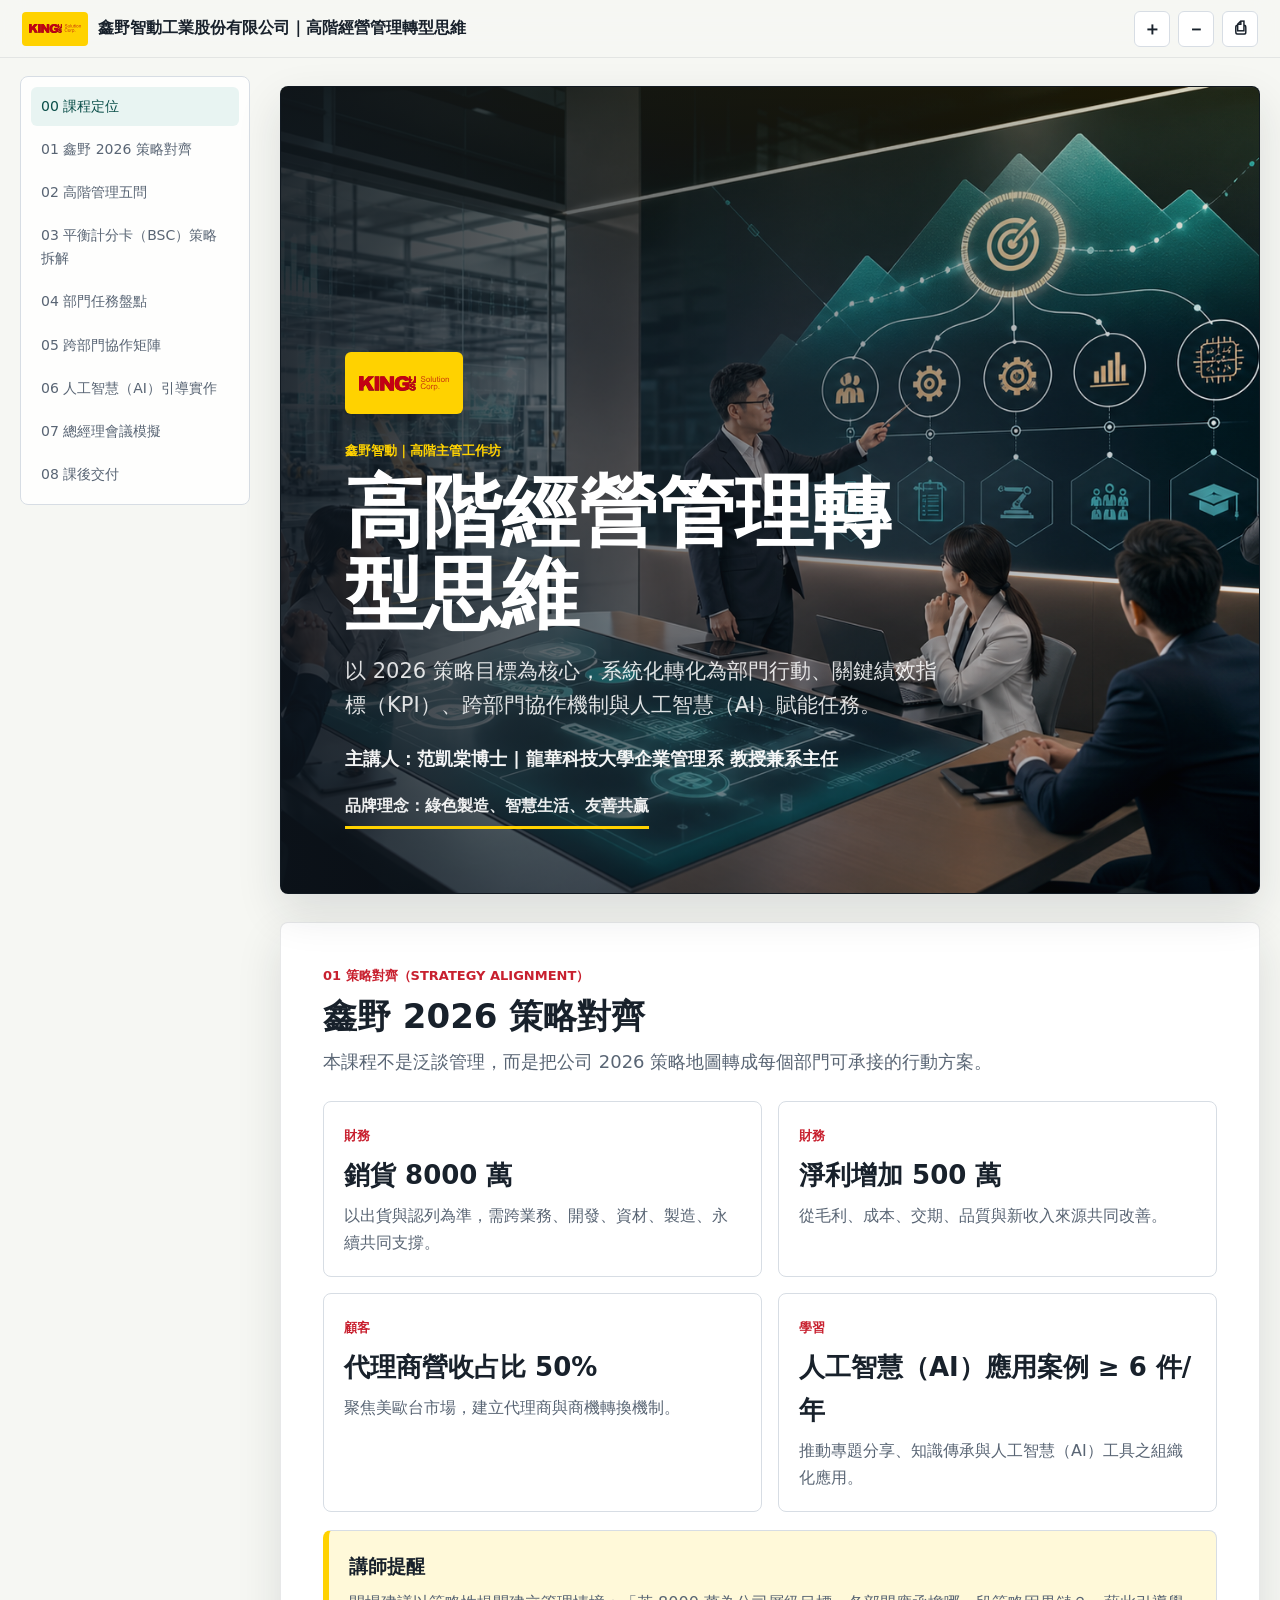
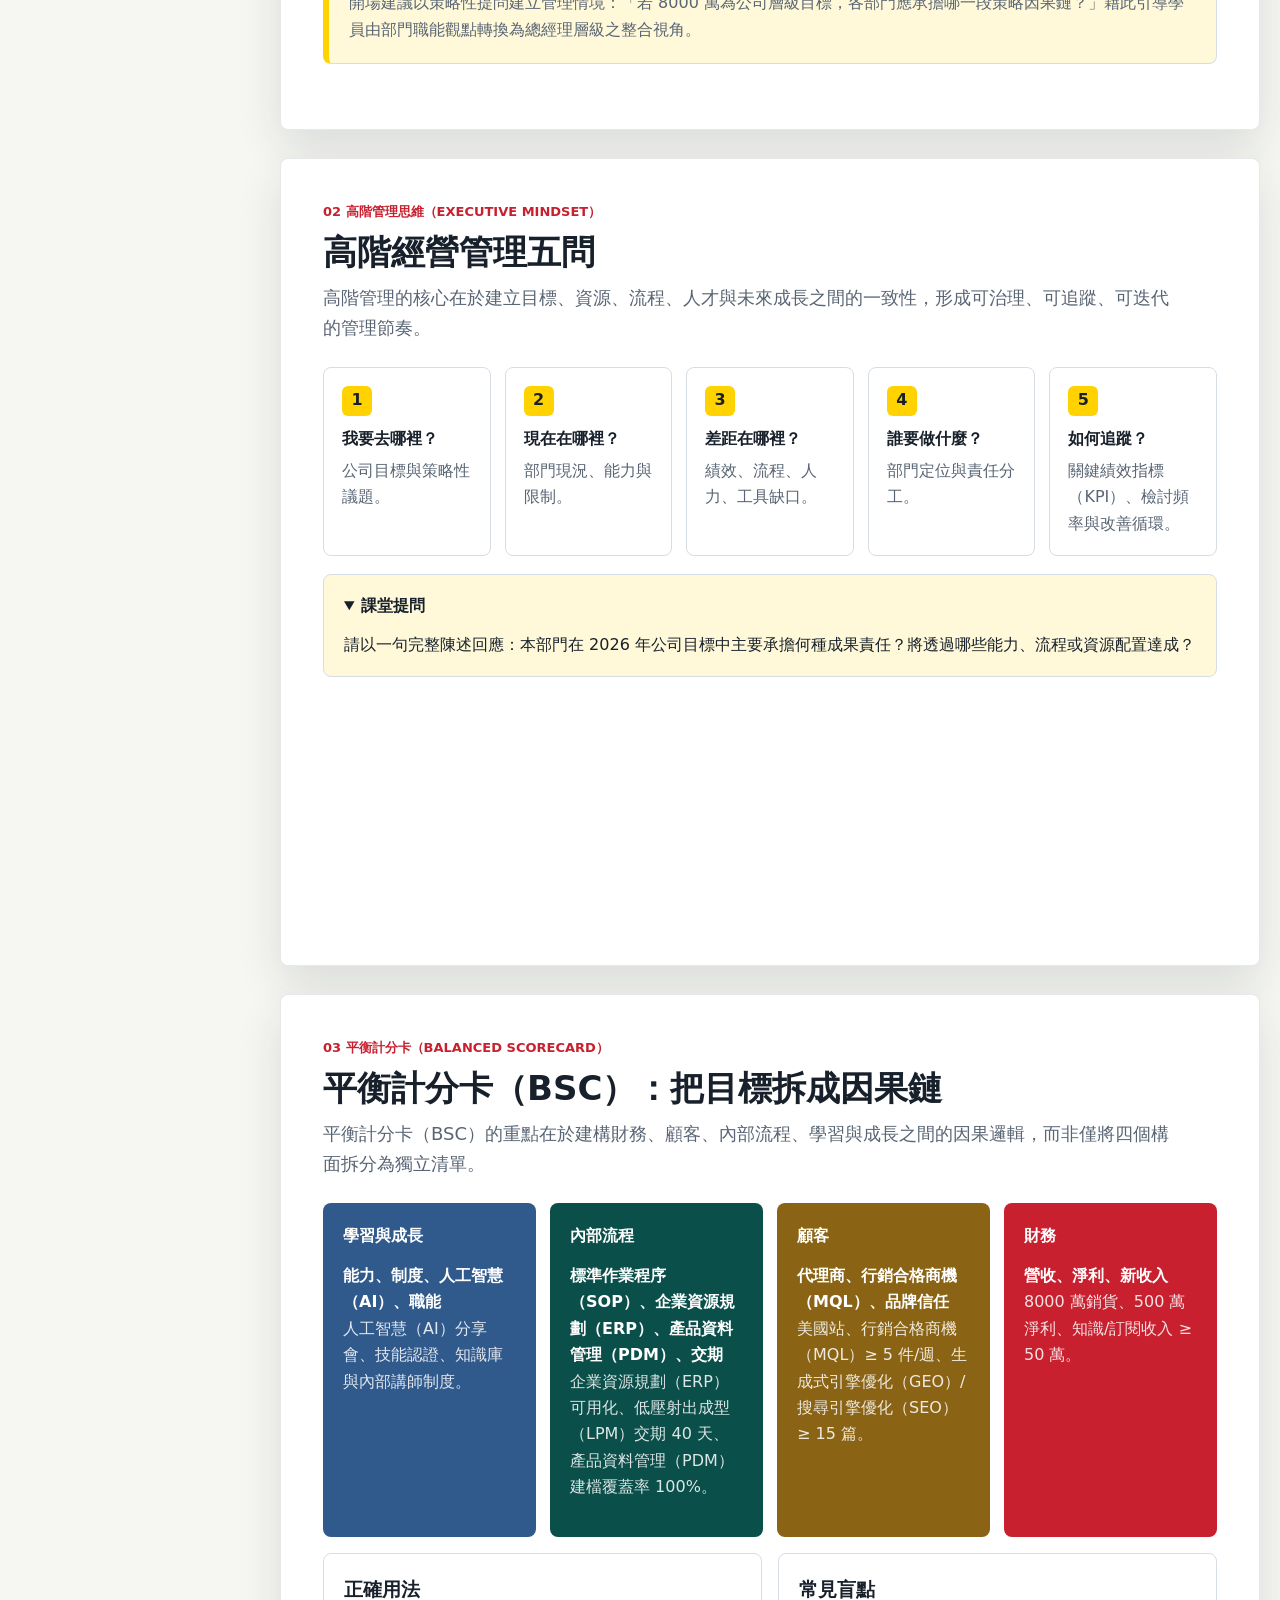
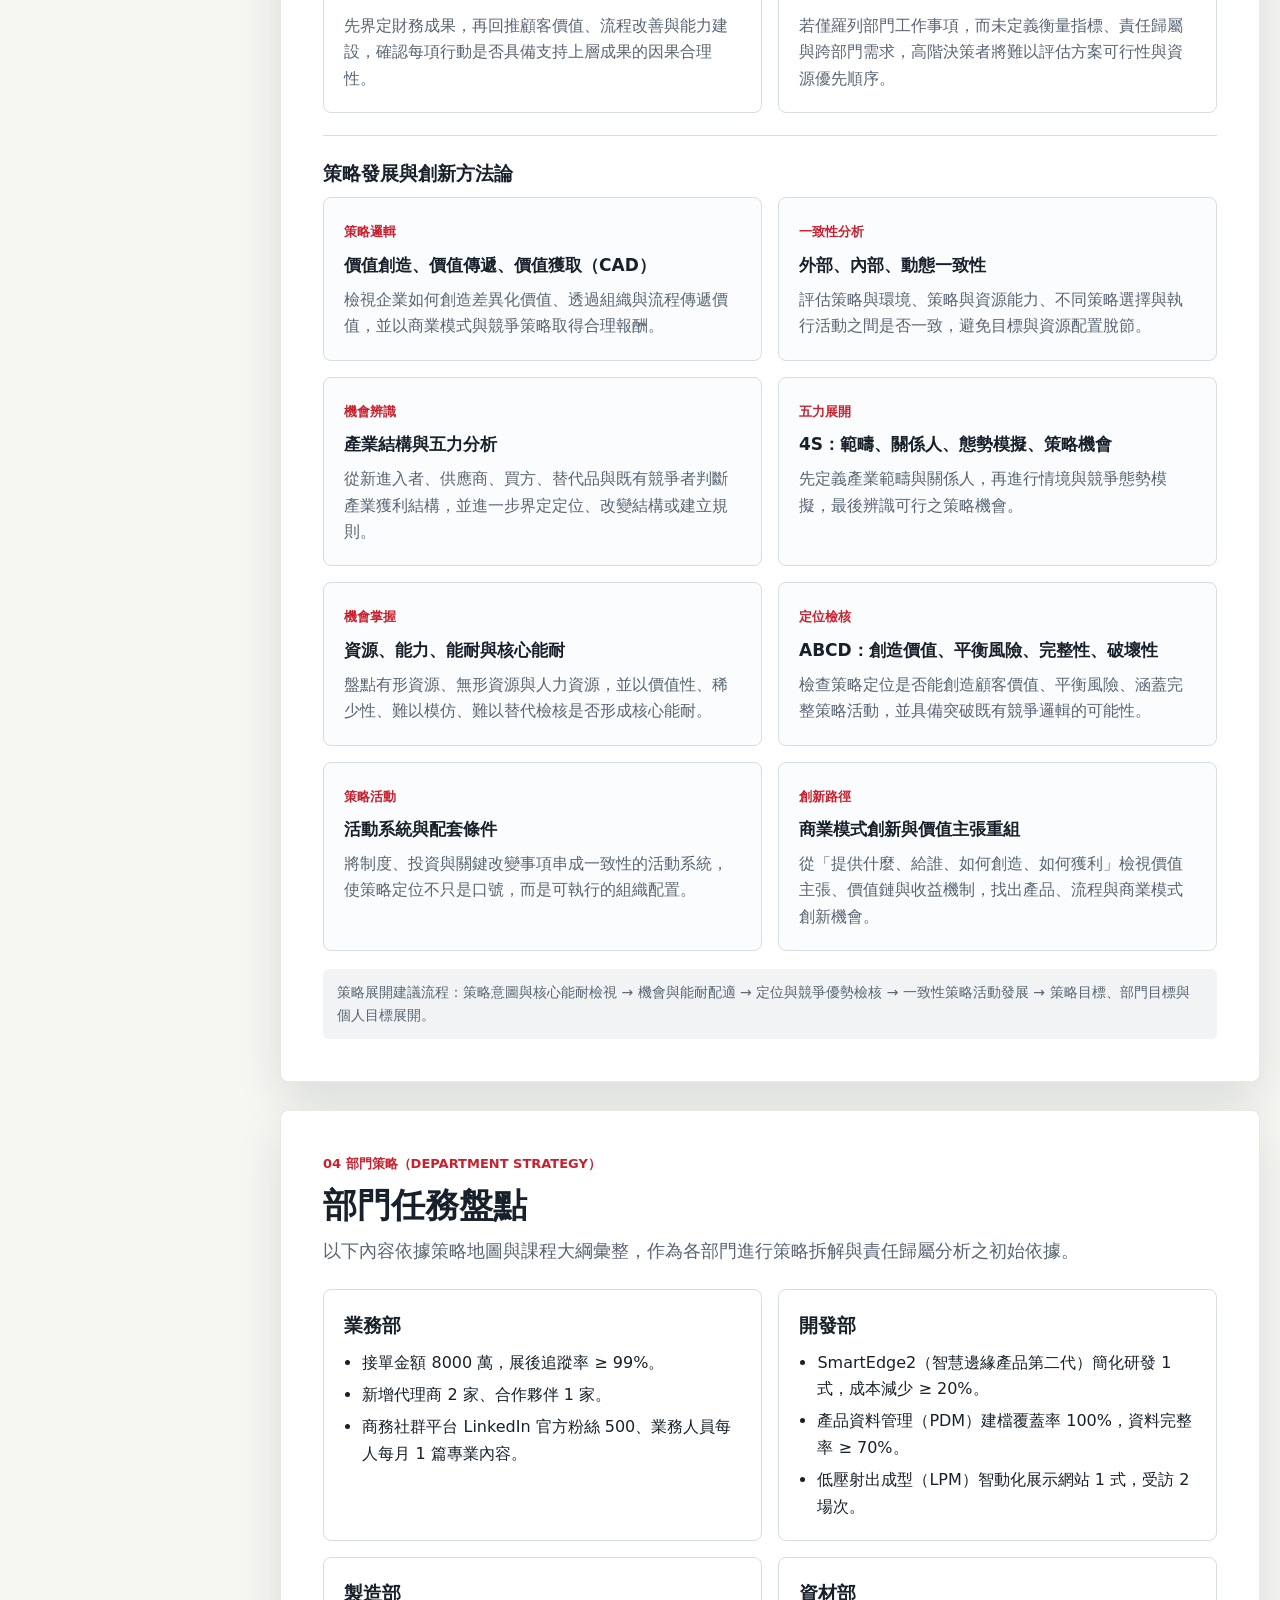
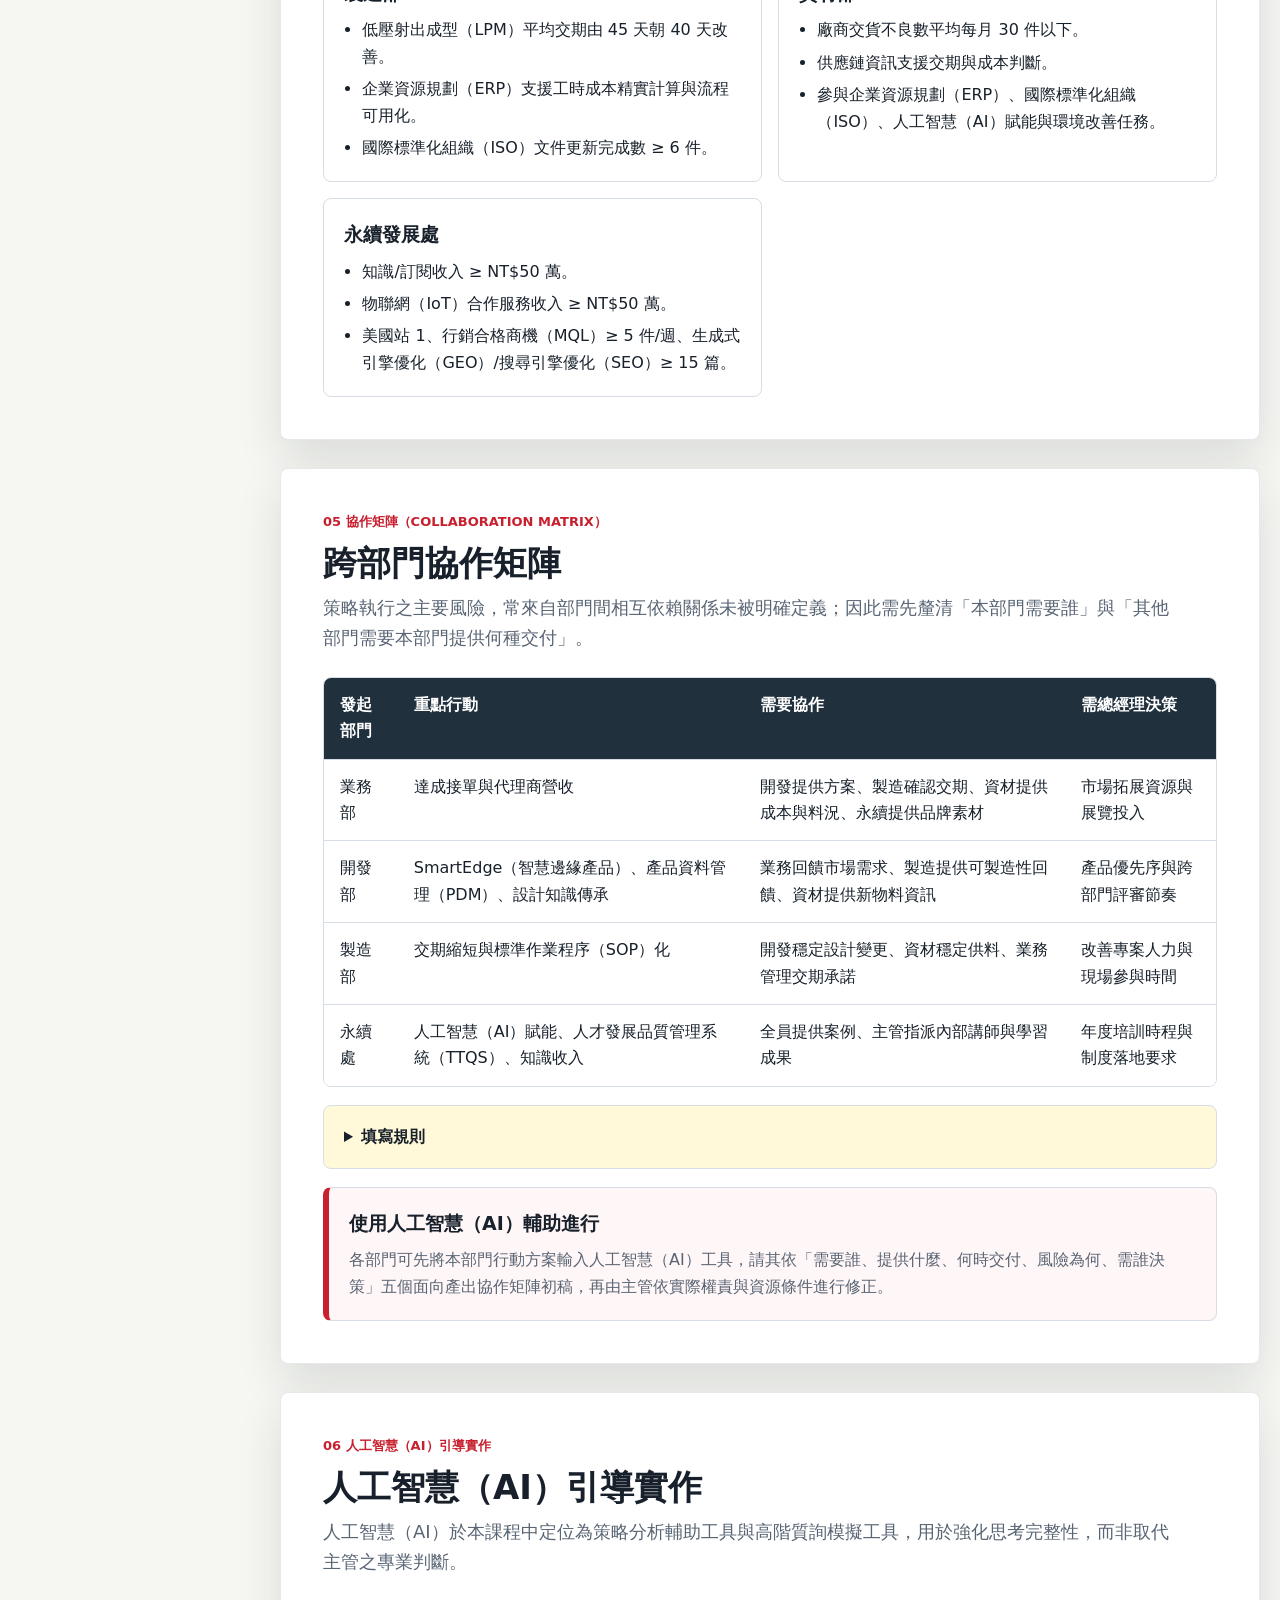
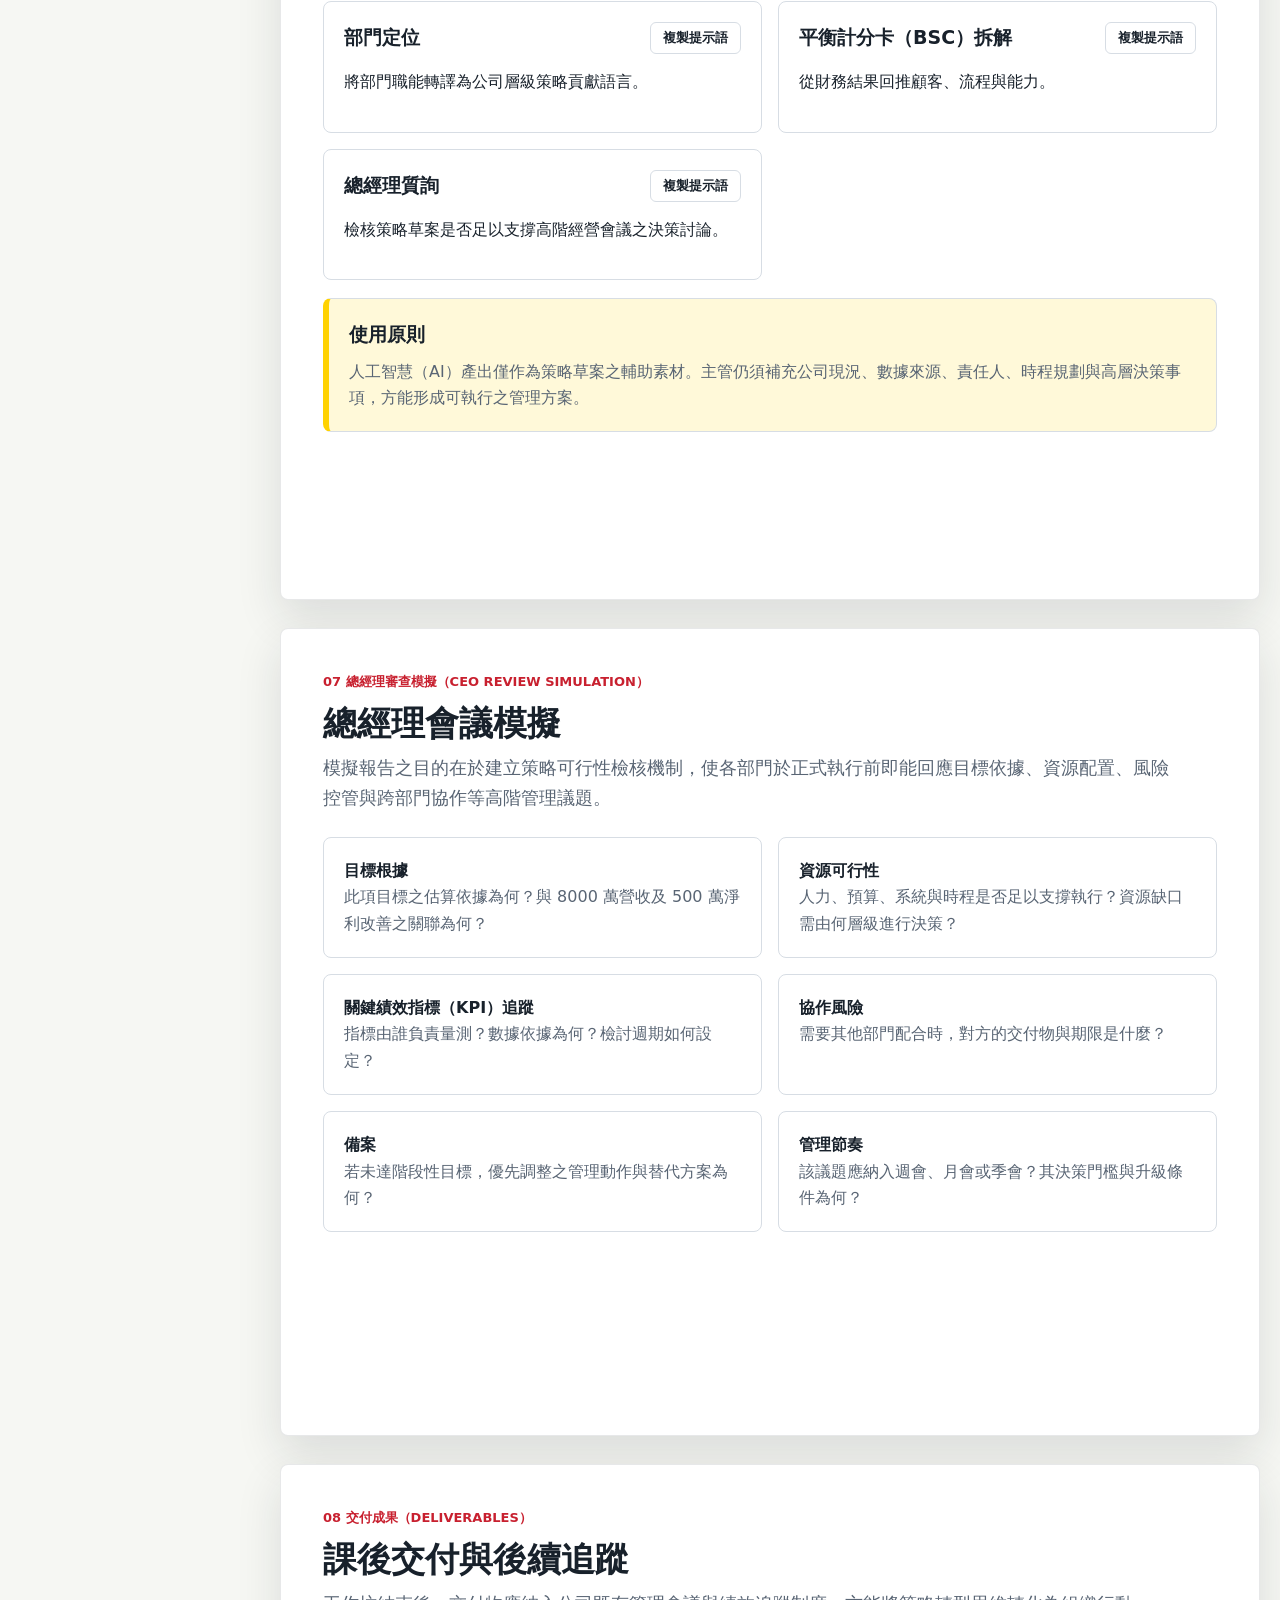
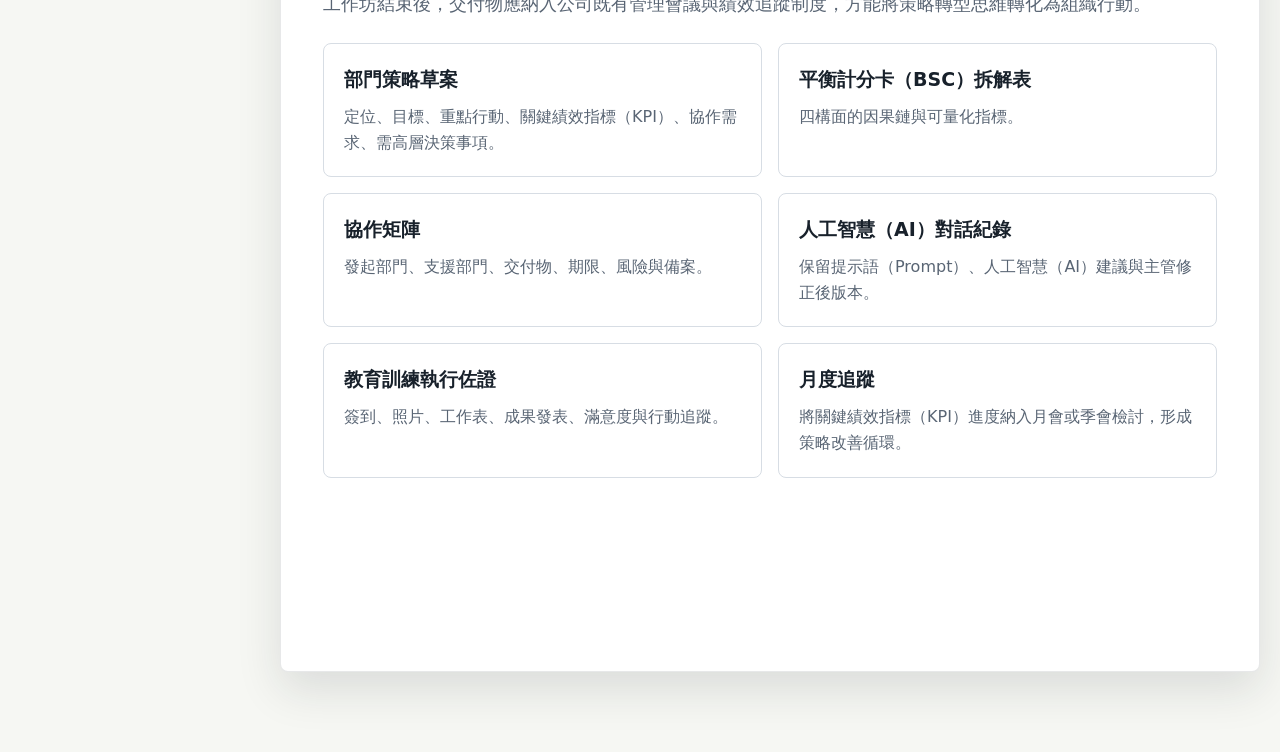
==== commit 5ffa1ac3: "Update senior management handout deployment" ====
--- a/高階經營管理轉型思維/index.html
+++ b/高階經營管理轉型思維/index.html
@@ -41,12 +41,8 @@
         <p class="eyebrow">鑫野智動｜高階主管工作坊</p>
         <h1>高階經營管理轉型思維</h1>
         <p class="lead">以 2026 策略目標為核心，系統化轉化為部門行動、關鍵績效指標（KPI）、跨部門協作機制與人工智慧（AI）賦能任務。</p>
+        <p class="presenter-line">主講人：范凱棠博士 | 龍華科技大學企業管理系 教授兼系主任</p>
         <p class="brand-line">品牌理念：綠色製造、智慧生活、友善共贏</p>
-        <div class="hero-stats">
-          <span><strong>2 小時</strong>互動式工作坊</span>
-          <span><strong>平衡計分卡（BSC）</strong>四構面拆解</span>
-          <span><strong>計畫、設計、執行、查核、成果（PDDRO）</strong>教育訓練成果循環</span>
-        </div>
       </div>
     </section>
 
@@ -319,7 +315,7 @@
         <article><h3>平衡計分卡（BSC）拆解表</h3><p>四構面的因果鏈與可量化指標。</p></article>
         <article><h3>協作矩陣</h3><p>發起部門、支援部門、交付物、期限、風險與備案。</p></article>
         <article><h3>人工智慧（AI）對話紀錄</h3><p>保留提示語（Prompt）、人工智慧（AI）建議與主管修正後版本。</p></article>
-        <article><h3>人才發展品質管理系統（TTQS）佐證</h3><p>簽到、照片、工作表、成果發表、滿意度與行動追蹤。</p></article>
+        <article><h3>教育訓練執行佐證</h3><p>簽到、照片、工作表、成果發表、滿意度與行動追蹤。</p></article>
         <article><h3>月度追蹤</h3><p>將關鍵績效指標（KPI）進度納入月會或季會檢討，形成策略改善循環。</p></article>
       </div>
     </section>
--- a/高階經營管理轉型思維/styles.css
+++ b/高階經營管理轉型思維/styles.css
@@ -229,6 +229,13 @@
   color: rgba(255, 255, 255, 0.86);
 }
 
+.presenter-line {
+  margin: 18px 0 4px;
+  color: rgba(255, 255, 255, 0.95);
+  font-size: 18px;
+  font-weight: 800;
+}
+
 .brand-line {
   display: inline-block;
   margin: 8px 0 0;
@@ -236,28 +243,6 @@
   border-bottom: 3px solid var(--king-yellow);
   color: rgba(255, 255, 255, 0.92);
   font-weight: 800;
-}
-
-.hero-stats {
-  display: flex;
-  flex-wrap: wrap;
-  gap: 12px;
-  margin-top: 28px;
-}
-
-.hero-stats span {
-  display: inline-flex;
-  align-items: baseline;
-  gap: 6px;
-  padding: 10px 14px;
-  border: 1px solid rgba(255, 210, 0, 0.38);
-  border-radius: 7px;
-  background: rgba(255, 255, 255, 0.12);
-}
-
-.hero-stats strong {
-  font-size: 24px;
-  color: #fff;
 }
 
 .slide-head {
@@ -621,6 +606,11 @@
 }
 
 @media print {
+  @page {
+    size: 297mm 167mm;
+    margin: 0;
+  }
+
   .topbar,
   .toc,
   .toast,
@@ -631,12 +621,16 @@
   body { background: #fff; }
 
   .deck {
-    width: auto;
+    width: 297mm;
     margin: 0;
   }
 
   .slide {
-    min-height: auto;
+    width: 297mm;
+    min-height: 167mm;
+    height: 167mm;
+    overflow: hidden;
+    padding: 14mm;
     page-break-after: always;
     margin: 0;
     border: 0;
@@ -645,6 +639,7 @@
   }
 
   .cover {
-    min-height: 100vh;
-  }
-}
+    min-height: 167mm;
+    height: 167mm;
+  }
+}
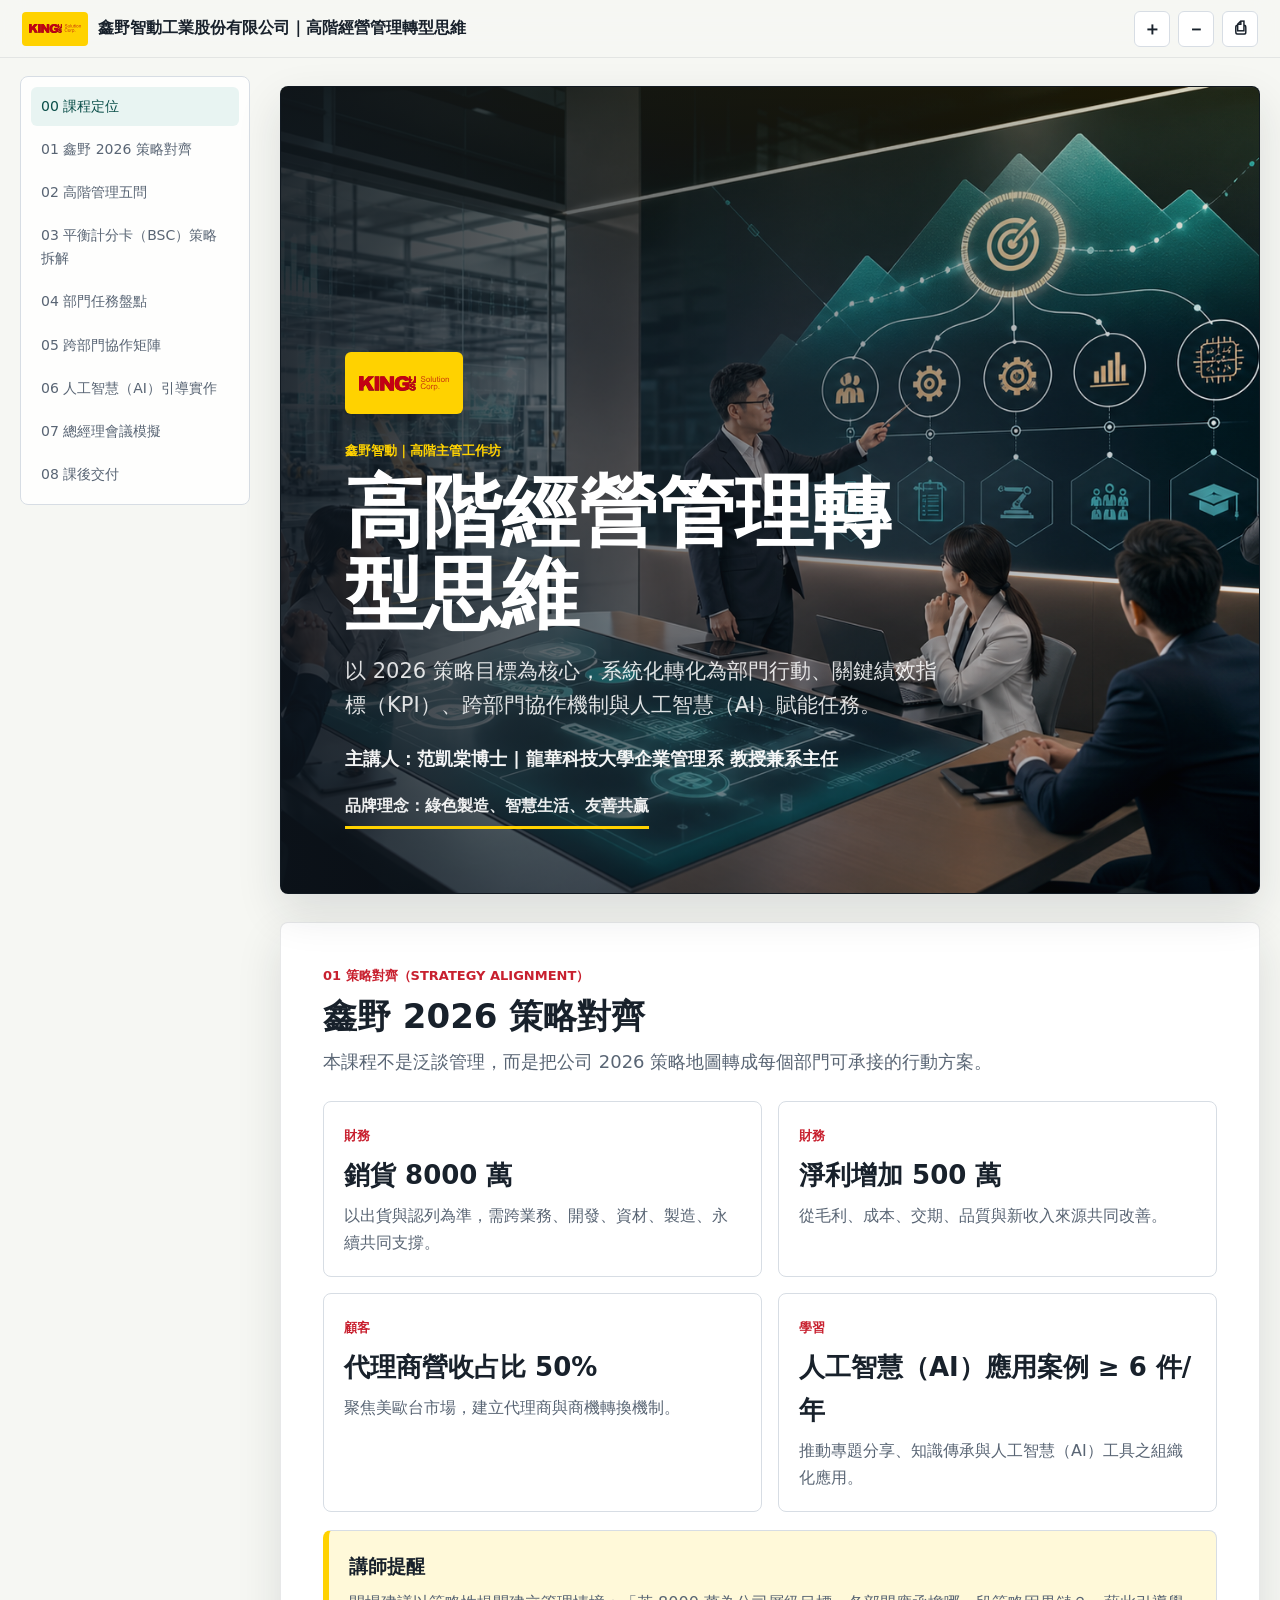
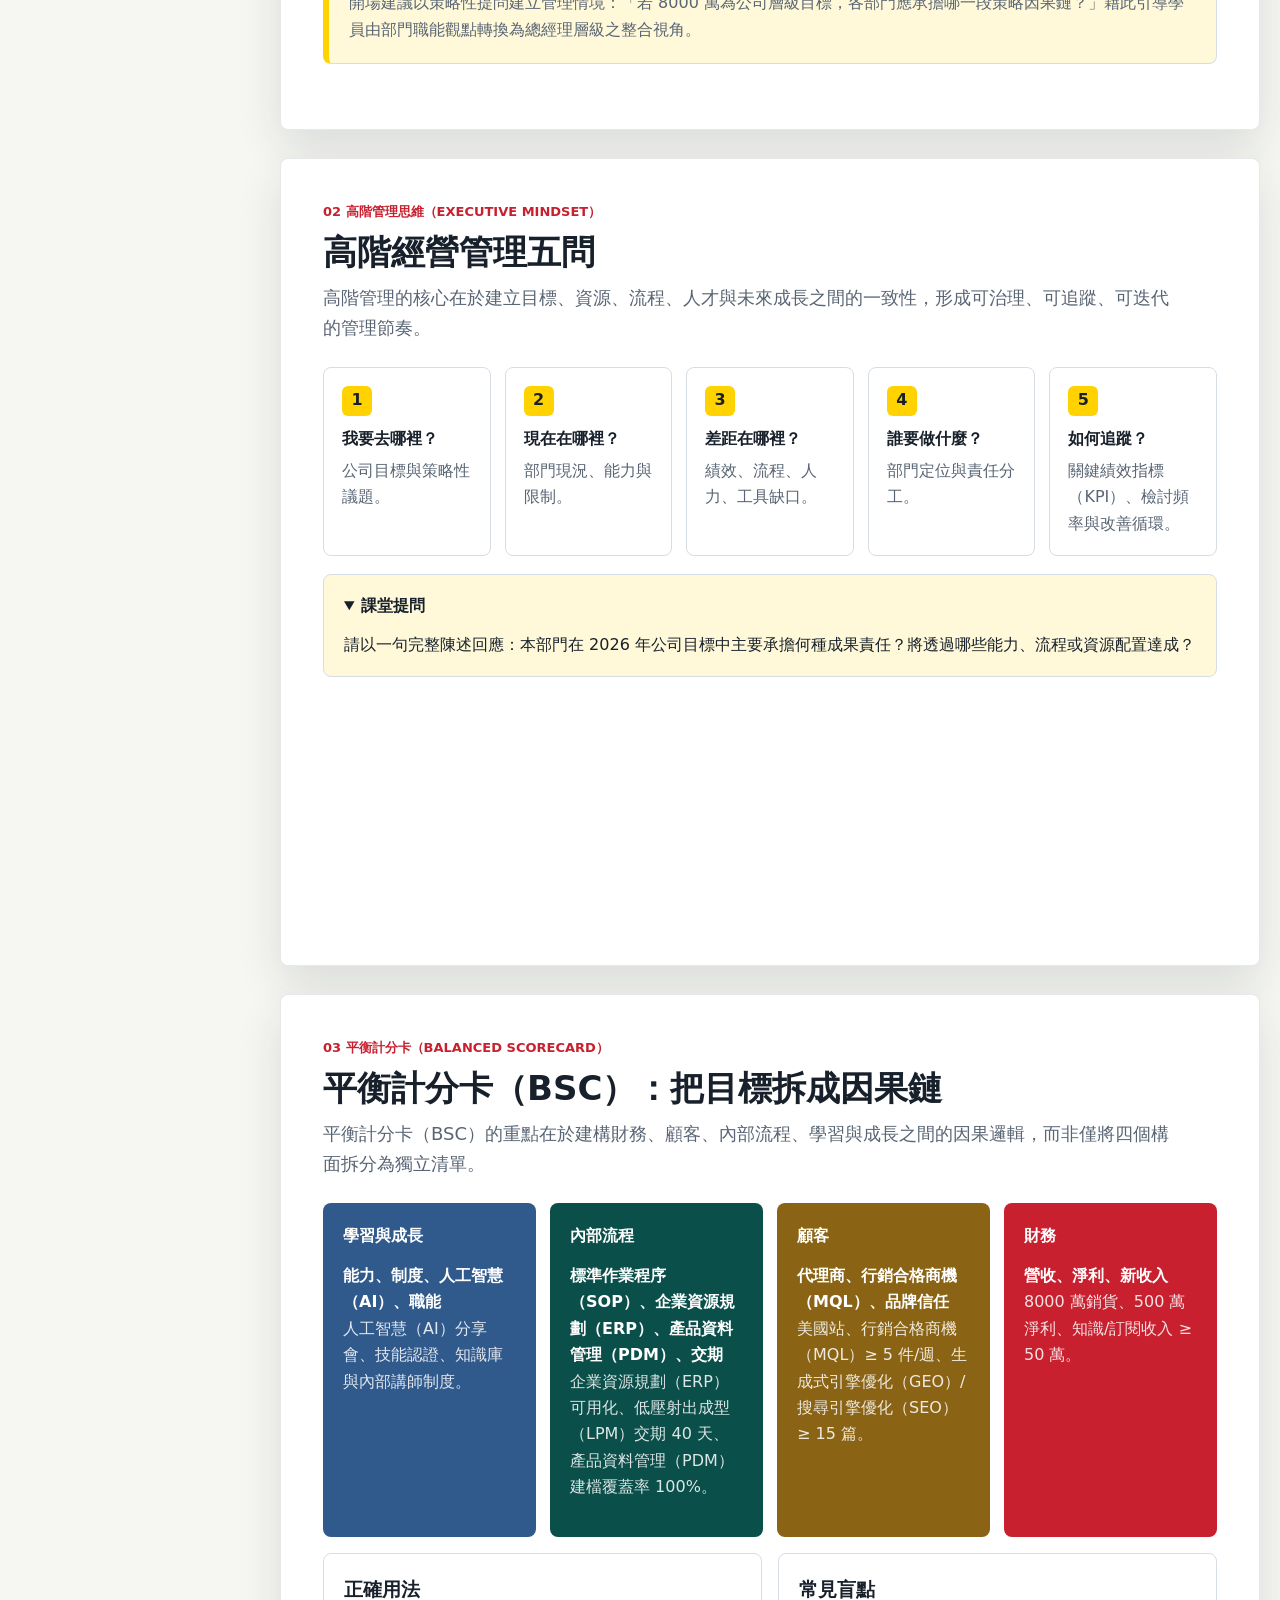
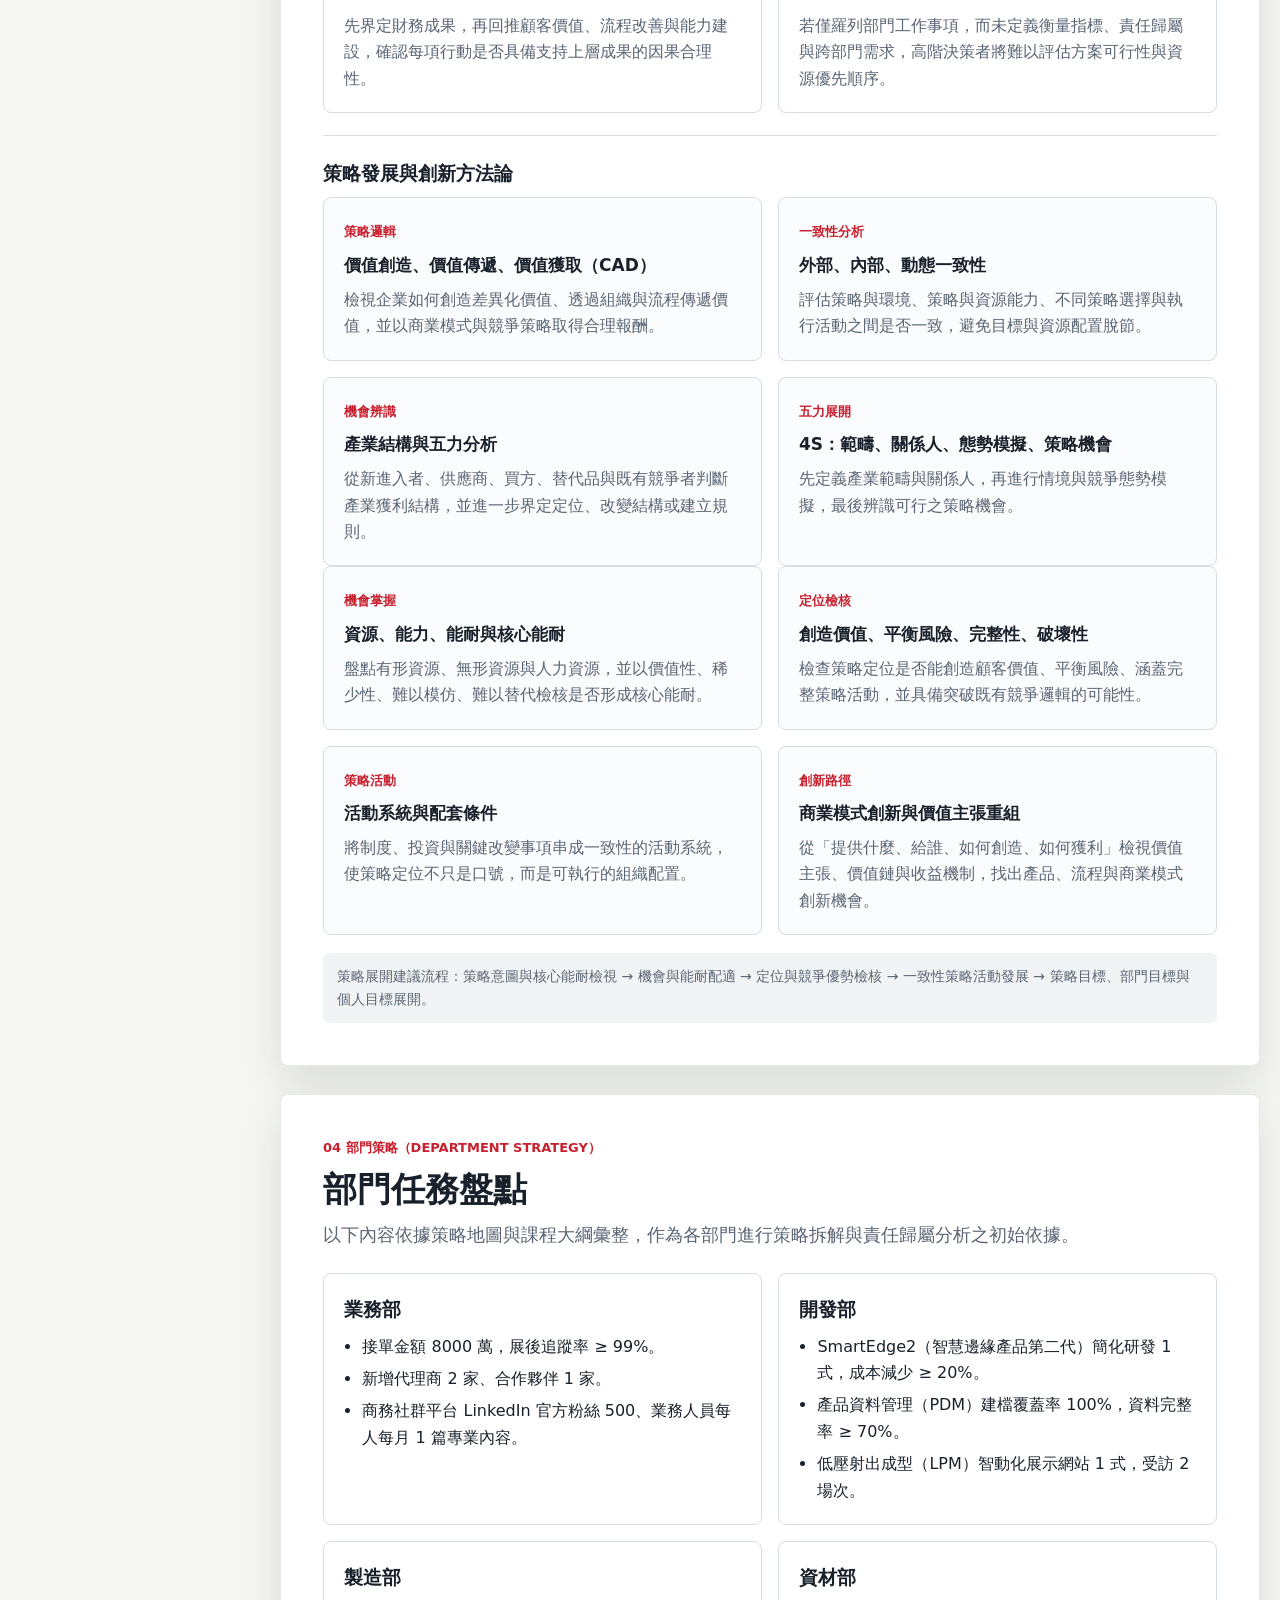
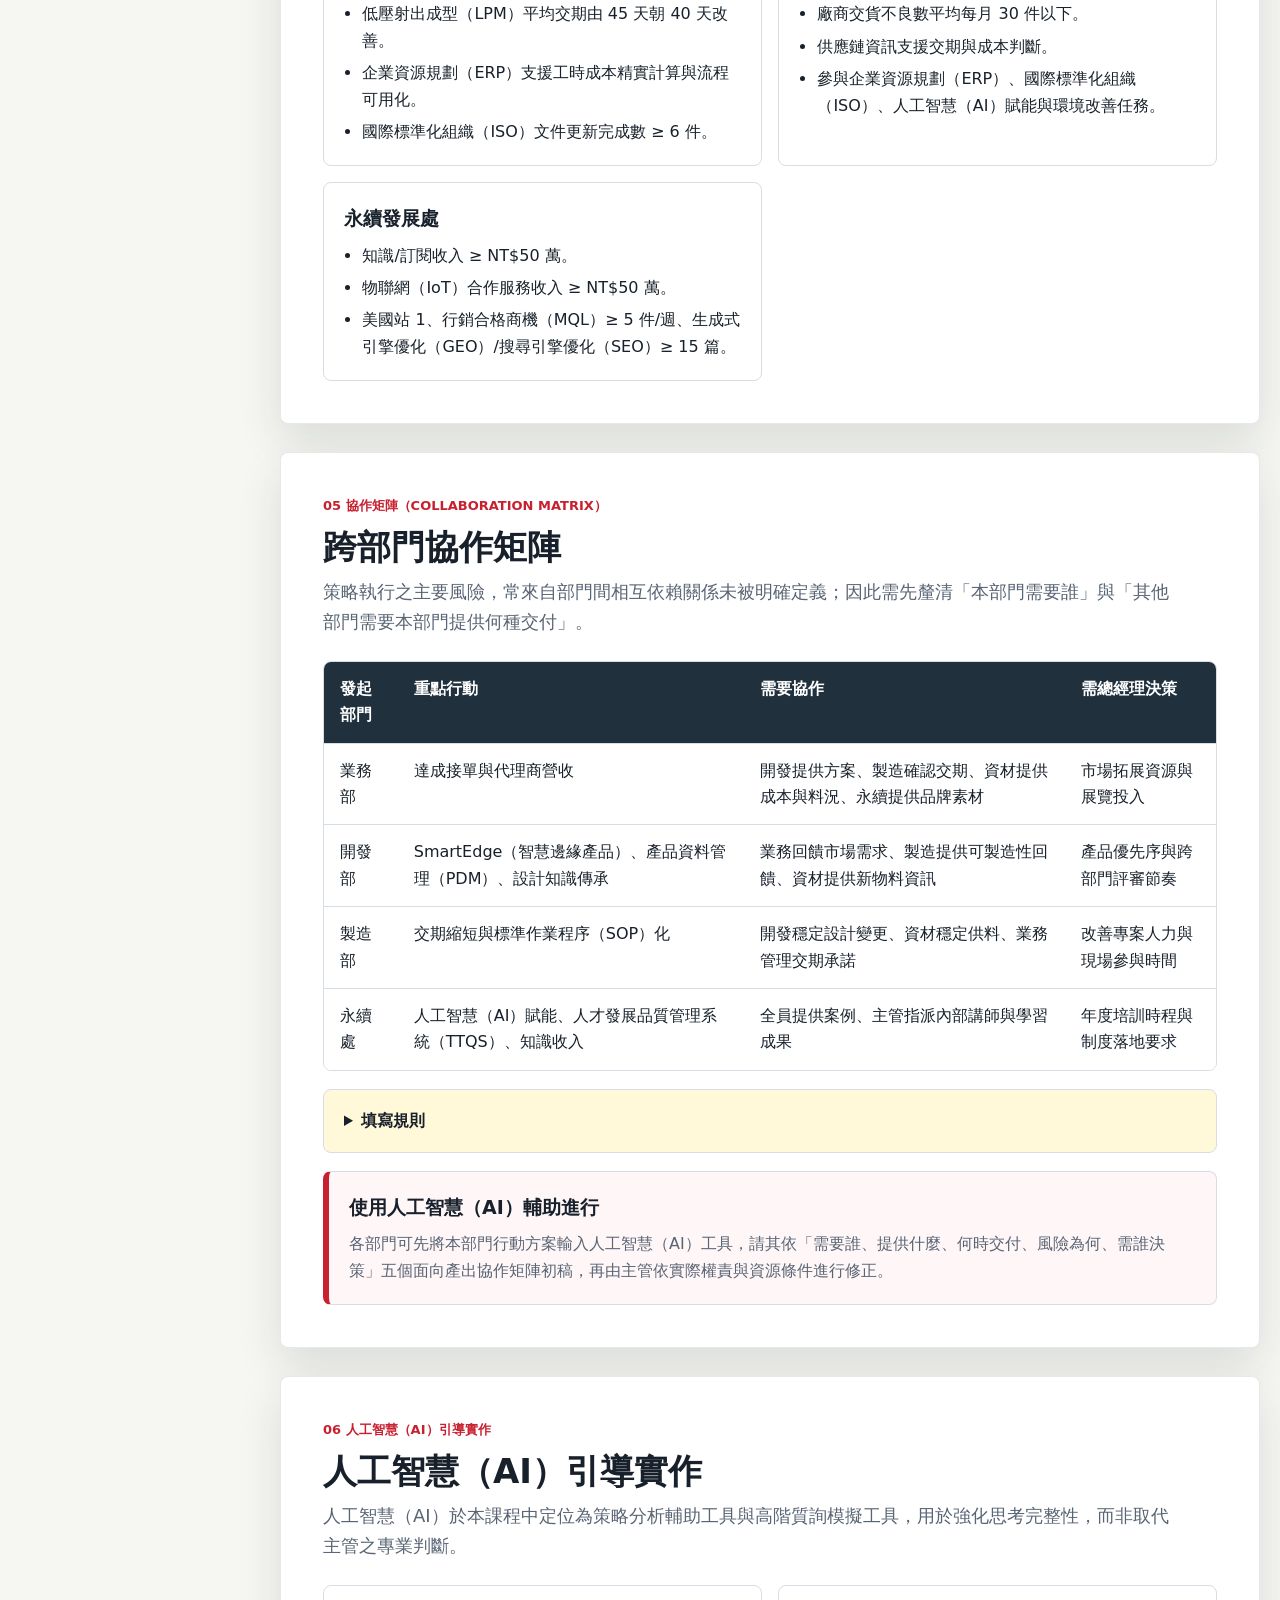
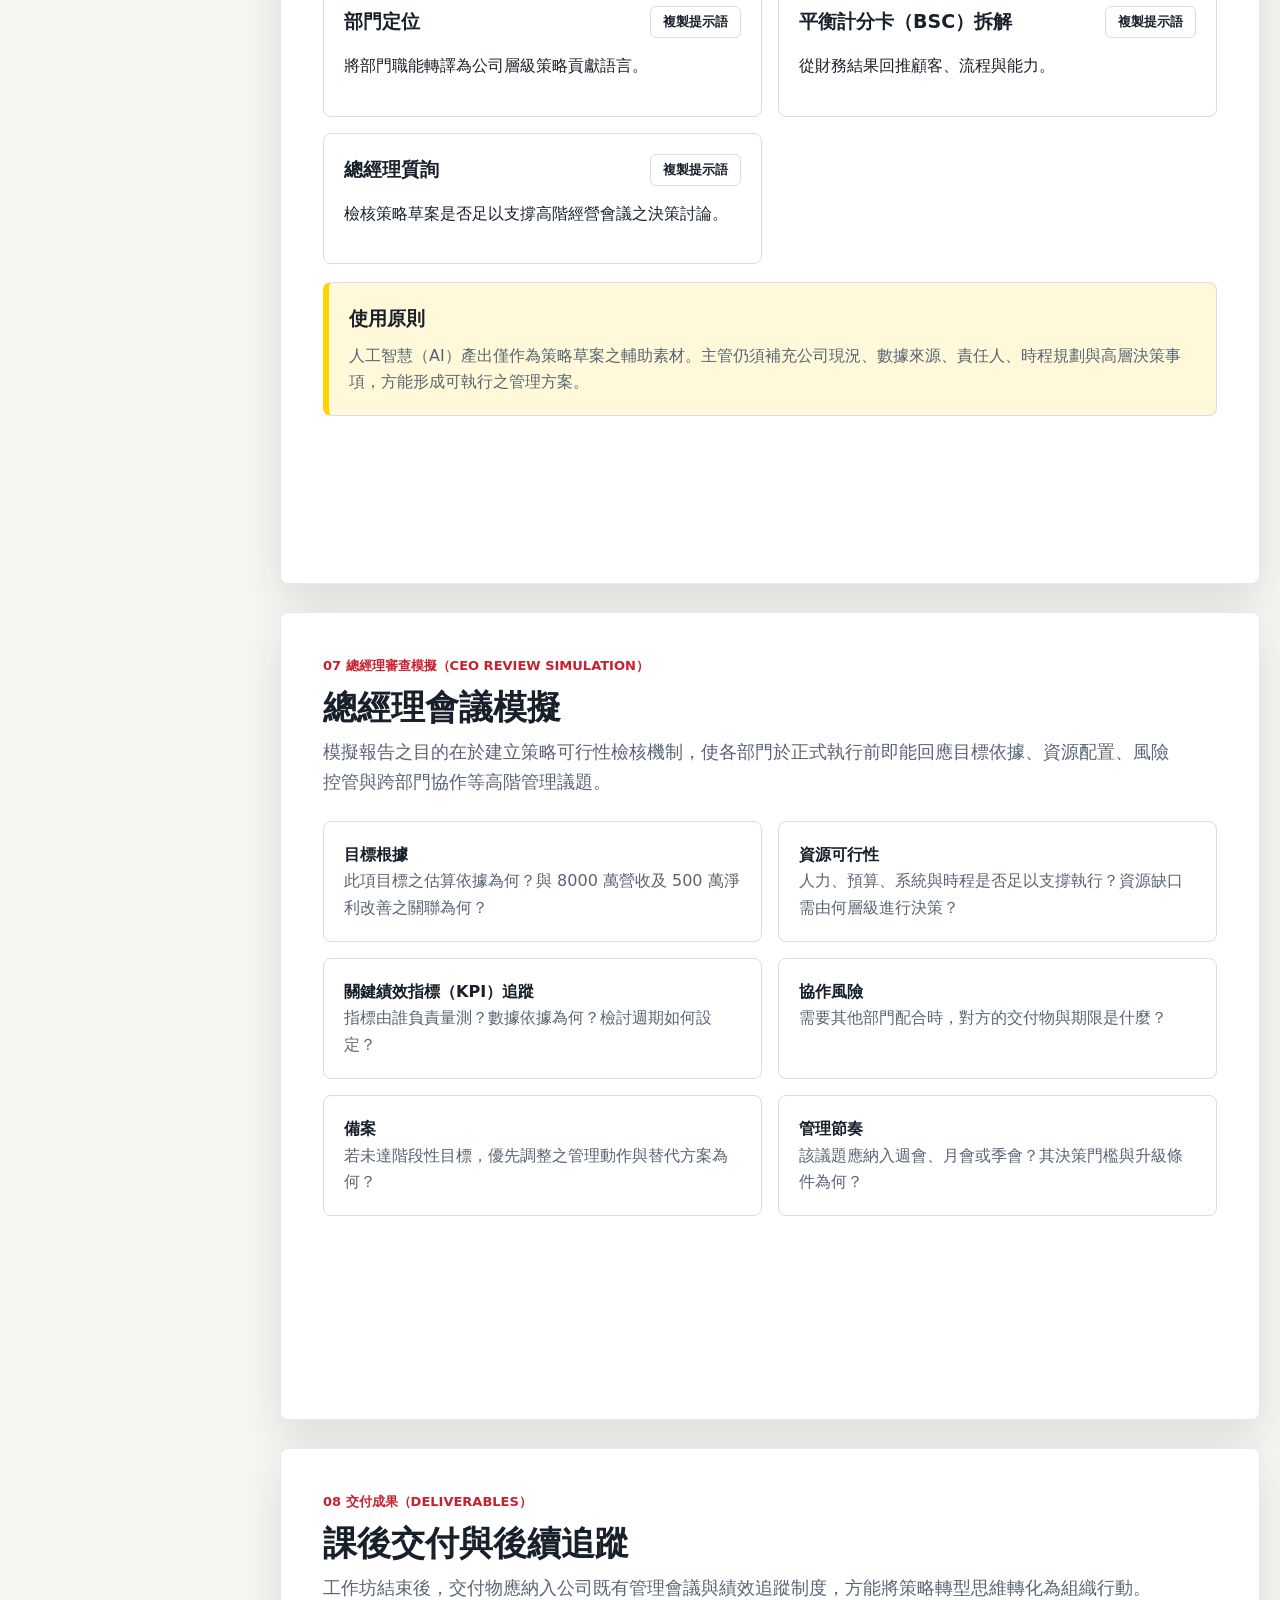
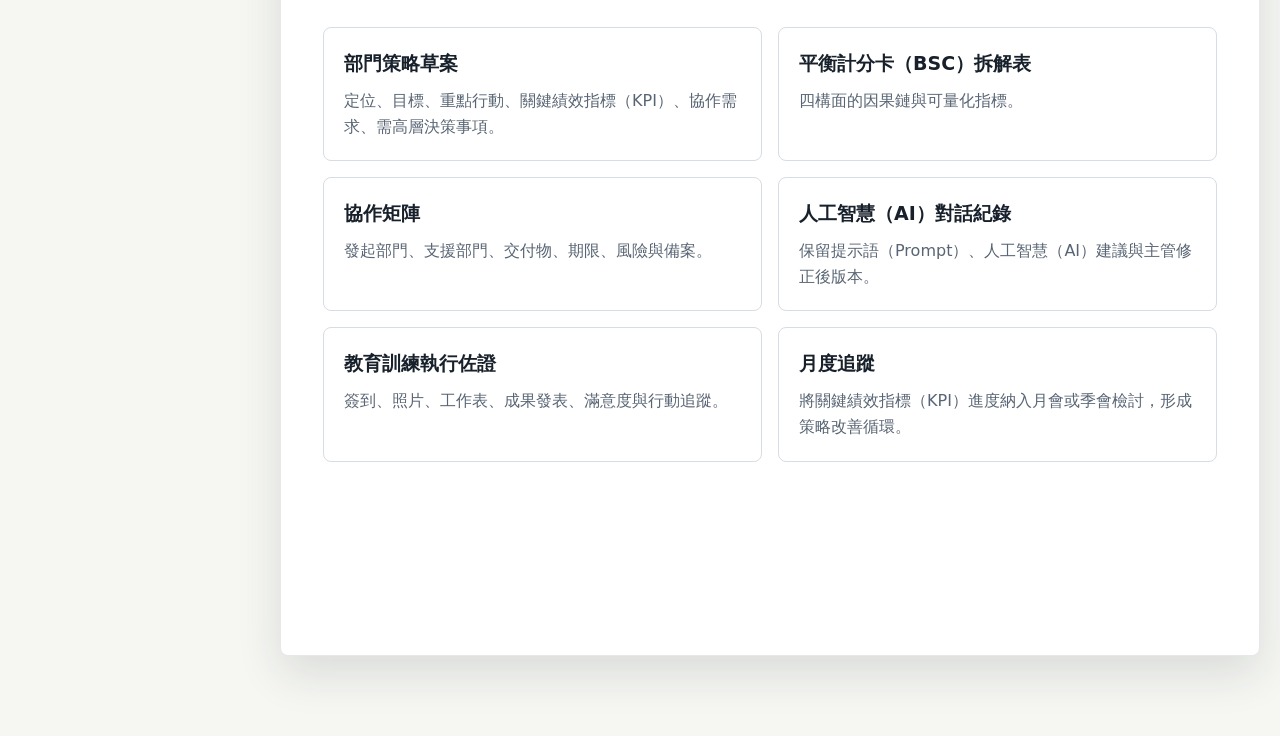
==== commit fadd19f4: "Refine strategy print pagination" ====
--- a/高階經營管理轉型思維/index.html
+++ b/高階經營管理轉型思維/index.html
@@ -128,6 +128,12 @@
             <strong>4S：範疇、關係人、態勢模擬、策略機會</strong>
             <p>先定義產業範疇與關係人，再進行情境與競爭態勢模擬，最後辨識可行之策略機會。</p>
           </article>
+        </div>
+        <div class="print-page-title">
+          <p class="eyebrow">03 平衡計分卡（Balanced Scorecard）</p>
+          <h3>策略發展與創新方法論（續）</h3>
+        </div>
+        <div class="method-grid">
           <article>
             <span>機會掌握</span>
             <strong>資源、能力、能耐與核心能耐</strong>
@@ -135,7 +141,7 @@
           </article>
           <article>
             <span>定位檢核</span>
-            <strong>ABCD：創造價值、平衡風險、完整性、破壞性</strong>
+            <strong>創造價值、平衡風險、完整性、破壞性</strong>
             <p>檢查策略定位是否能創造顧客價值、平衡風險、涵蓋完整策略活動，並具備突破既有競爭邏輯的可能性。</p>
           </article>
           <article>
--- a/高階經營管理轉型思維/styles.css
+++ b/高階經營管理轉型思維/styles.css
@@ -292,9 +292,17 @@
   border-top: 1px solid var(--line);
 }
 
+.print-page-title {
+  display: none;
+}
+
 .method-block > p {
   color: var(--muted);
   max-width: 860px;
+}
+
+.method-grid + .method-grid {
+  margin-top: 16px;
 }
 
 .method-grid article {
@@ -628,9 +636,10 @@
   .slide {
     width: 297mm;
     min-height: 167mm;
-    height: 167mm;
-    overflow: hidden;
+    height: auto;
+    overflow: visible;
     padding: 14mm;
+    break-after: page;
     page-break-after: always;
     margin: 0;
     border: 0;
@@ -641,5 +650,77 @@
   .cover {
     min-height: 167mm;
     height: 167mm;
-  }
-}
+    overflow: hidden;
+  }
+
+  .slide-head {
+    max-width: none;
+    margin-bottom: 10px;
+  }
+
+  h1 { font-size: 42pt; }
+  h2 { font-size: 23pt; }
+  h3 { font-size: 12.5pt; }
+
+  .slide-head p:not(.eyebrow),
+  .lead,
+  p,
+  li,
+  td,
+  th {
+    font-size: 10.5pt;
+    line-height: 1.45;
+  }
+
+  .metric-grid,
+  .department-grid,
+  .deliverable-grid,
+  .prompt-library,
+  .qa-grid,
+  .method-grid,
+  .two-col,
+  .question-flow,
+  .bsc-map,
+  .pddro {
+    gap: 8px;
+  }
+
+  .metric,
+  .department-grid article,
+  .deliverable-grid article,
+  .prompt-library article,
+  .qa-grid article,
+  .method-grid article,
+  .card,
+  .note-panel {
+    padding: 12px;
+    break-inside: avoid;
+    page-break-inside: avoid;
+  }
+
+  .method-block {
+    margin-top: 14px;
+    padding-top: 14px;
+  }
+
+  .print-page-title {
+    display: block;
+    break-before: page;
+    page-break-before: always;
+    margin: 0 0 12px;
+  }
+
+  .print-page-title h3 {
+    margin: 0;
+    color: var(--ink);
+    font-size: 23pt;
+  }
+
+  .print-page-title .eyebrow {
+    margin-bottom: 6px;
+  }
+
+  table {
+    font-size: 9.5pt;
+  }
+}
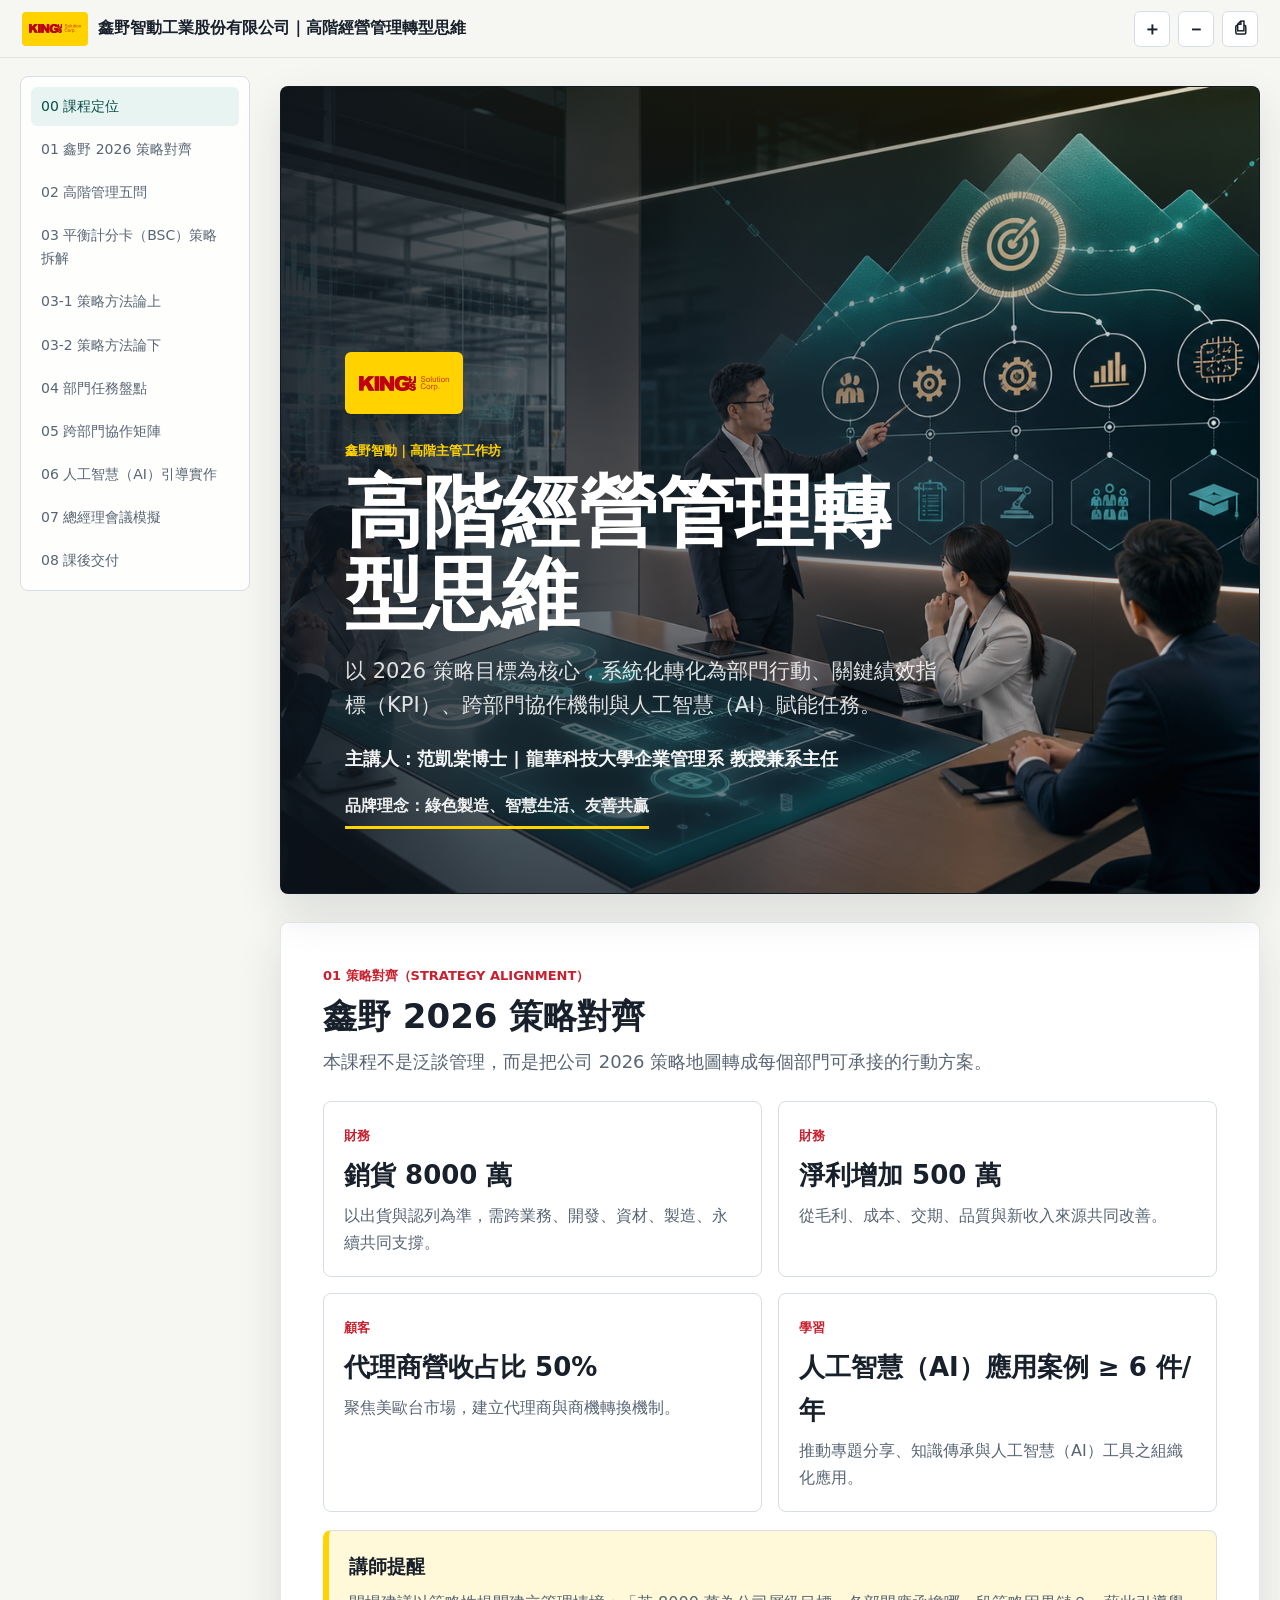
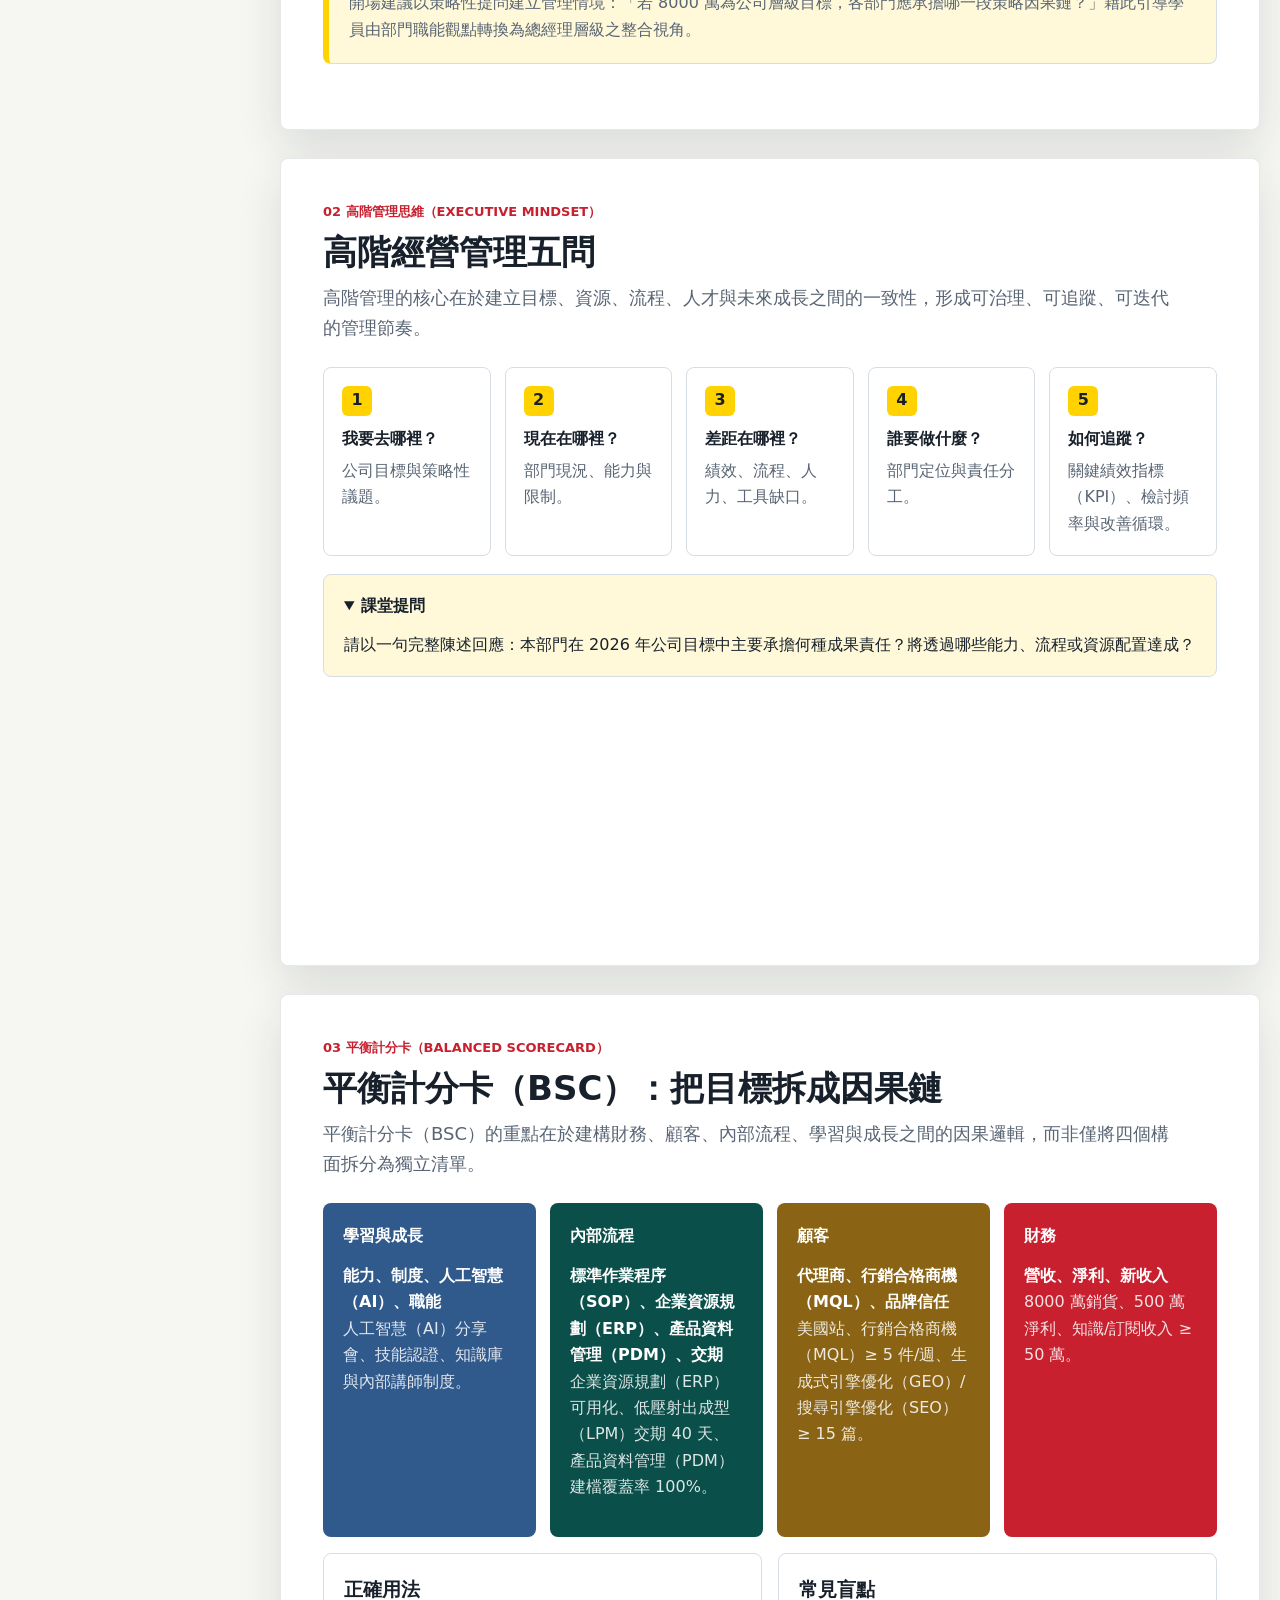
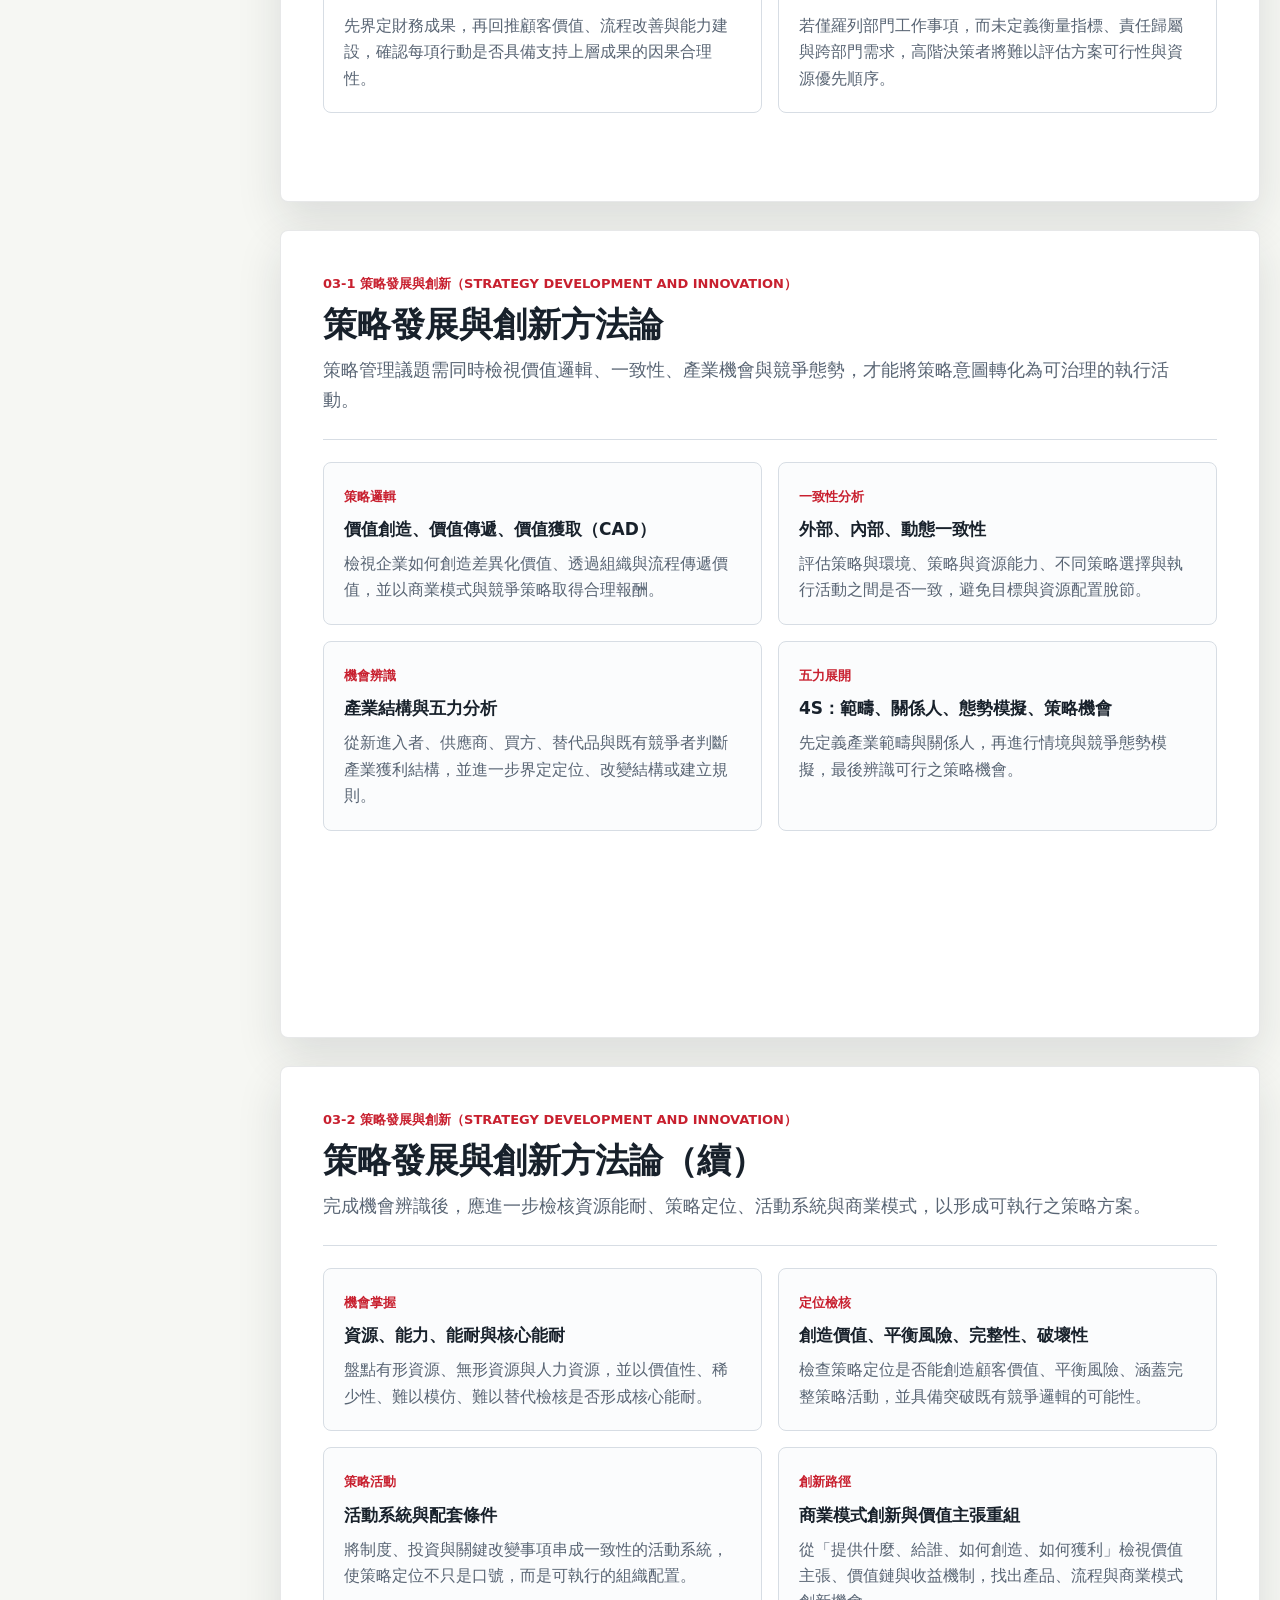
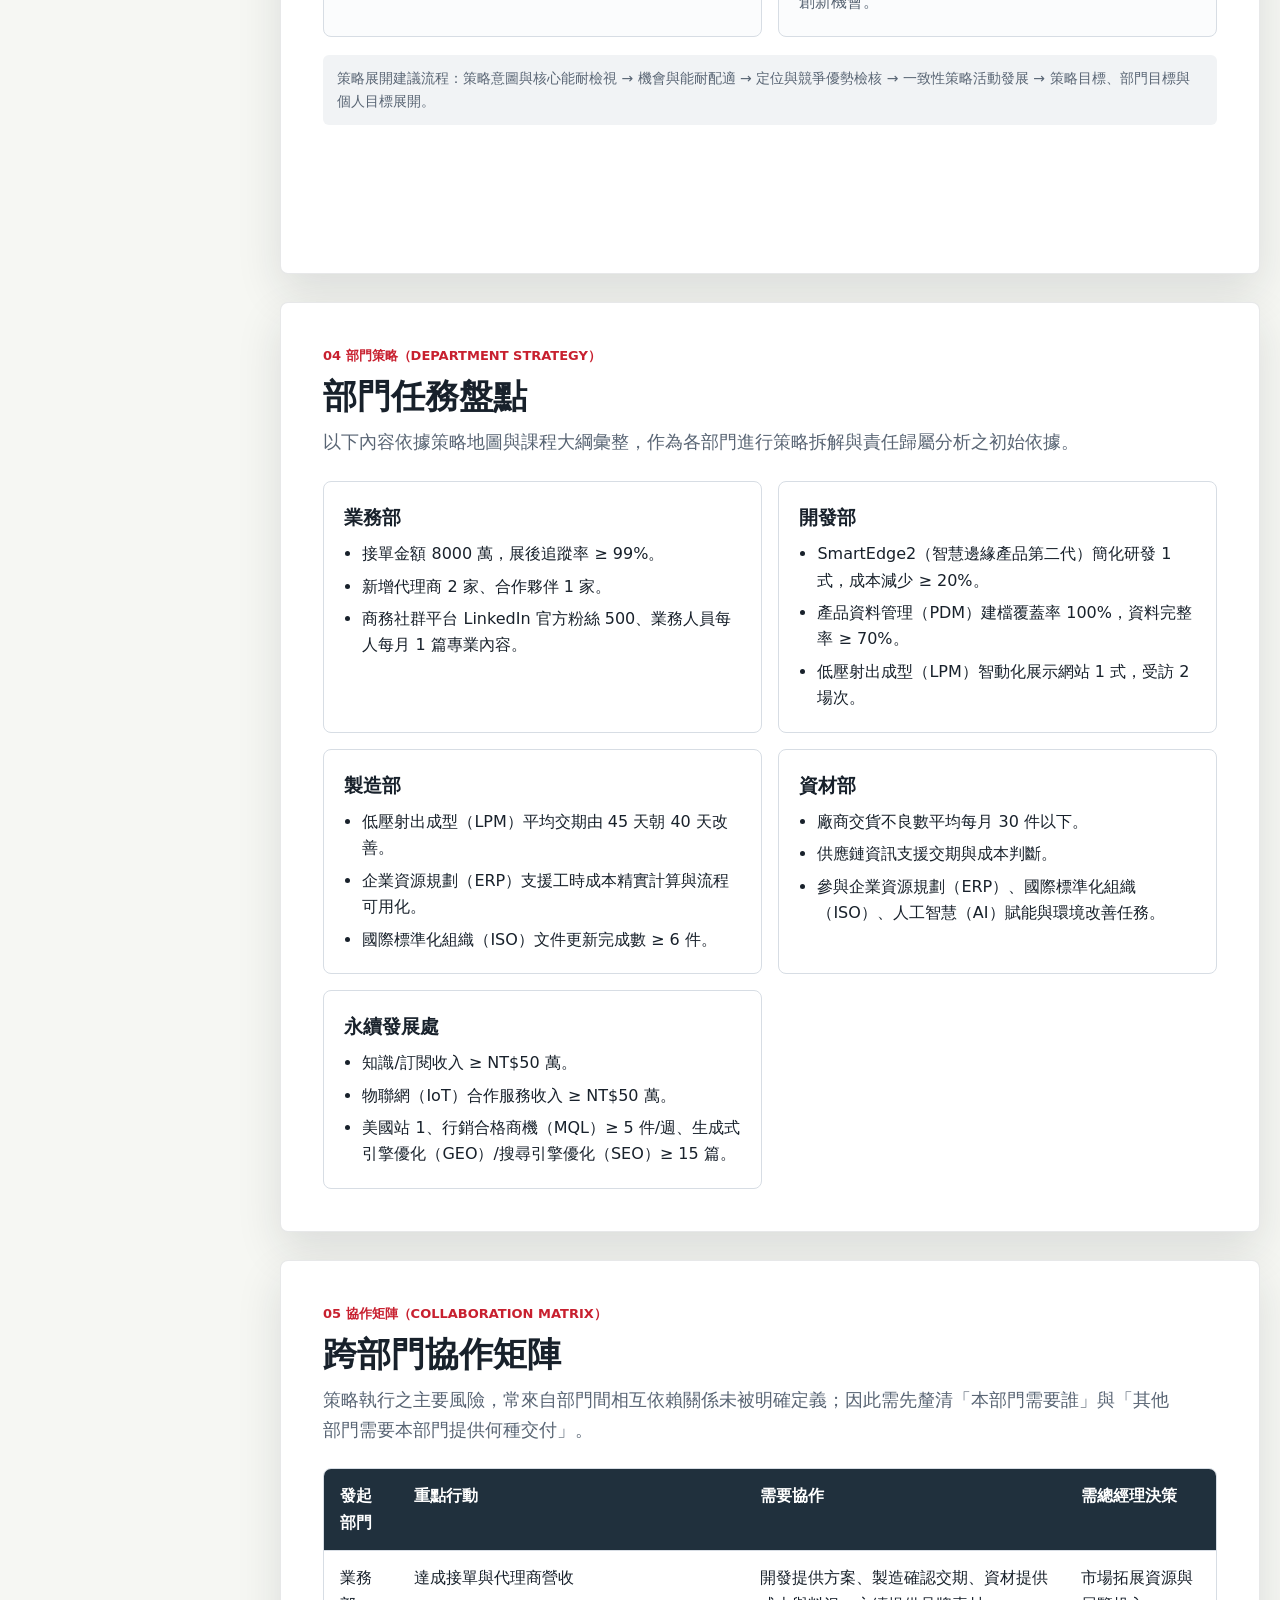
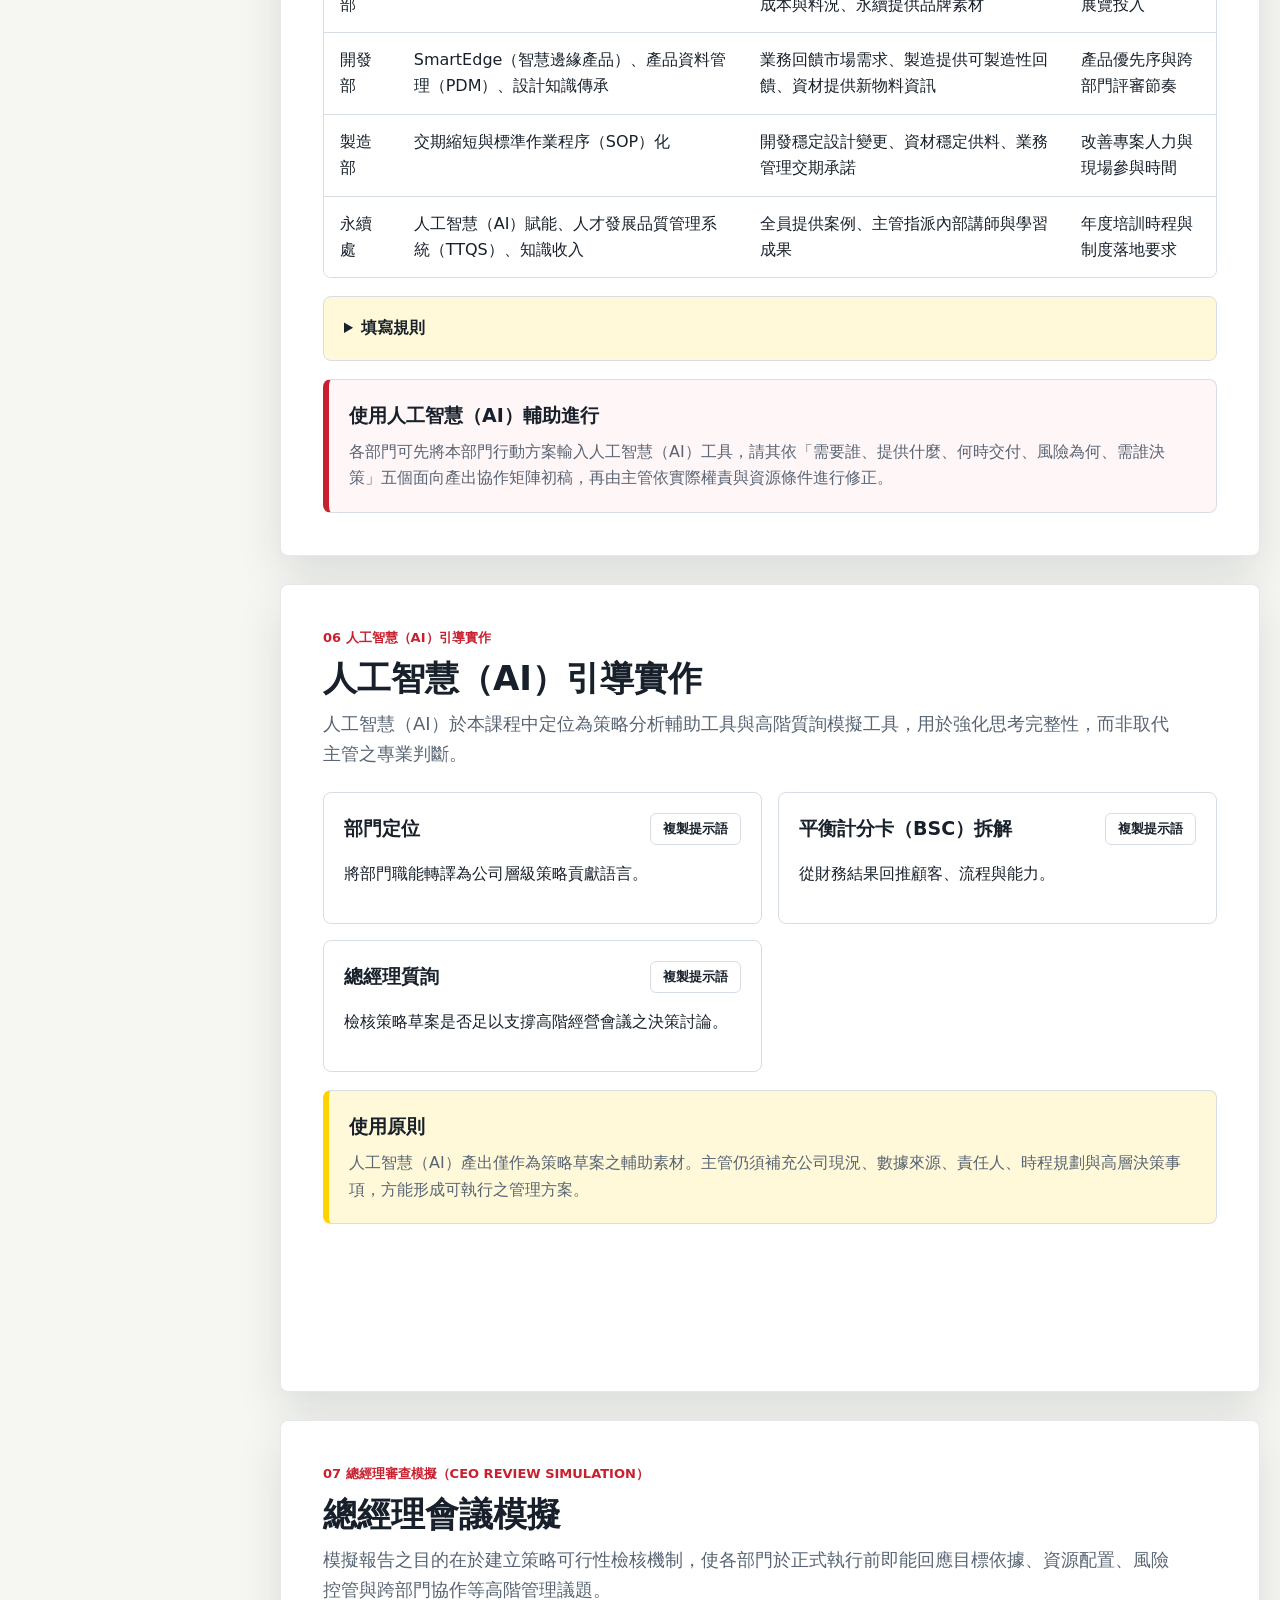
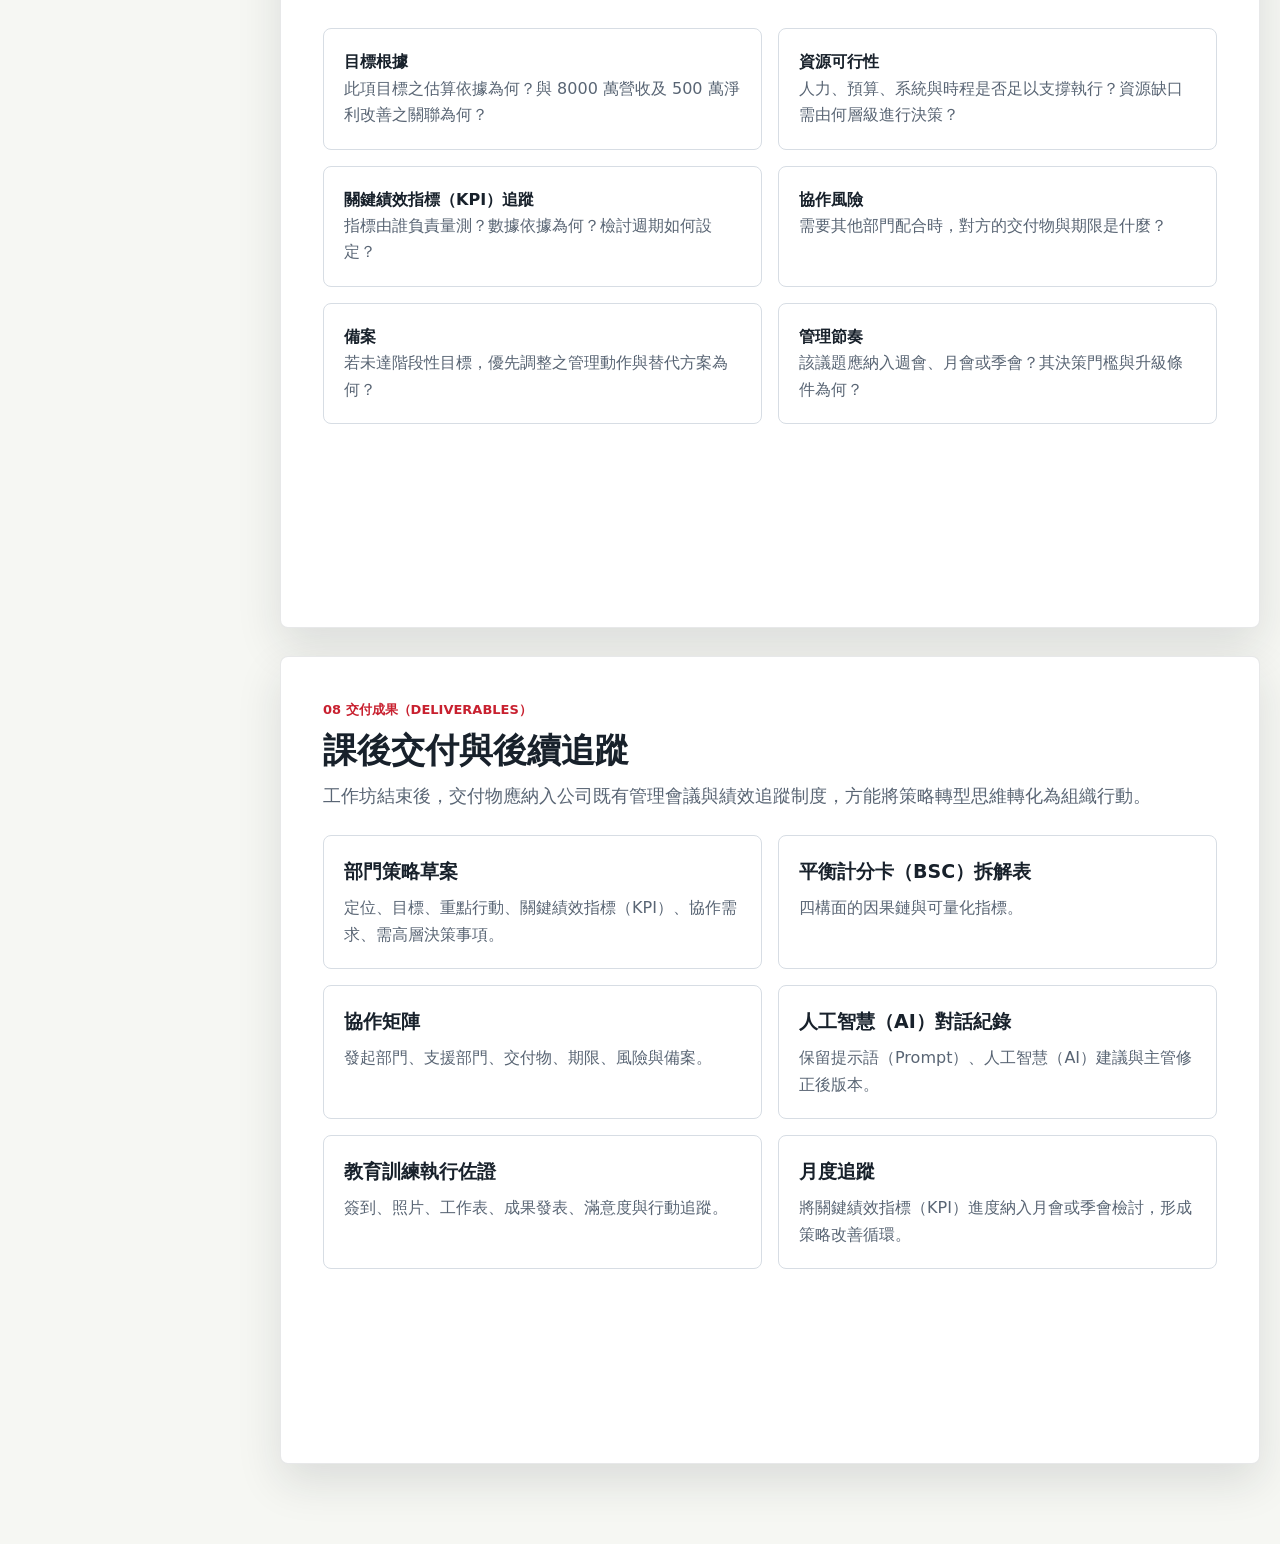
==== commit b03b43f6: "Make print output presentation-style pages" ====
--- a/高階經營管理轉型思維/index.html
+++ b/高階經營管理轉型思維/index.html
@@ -24,6 +24,8 @@
     <a href="#strategy">01 鑫野 2026 策略對齊</a>
     <a href="#mindset">02 高階管理五問</a>
     <a href="#bsc">03 平衡計分卡（BSC）策略拆解</a>
+    <a href="#strategy-methods-a">03-1 策略方法論上</a>
+    <a href="#strategy-methods-b">03-2 策略方法論下</a>
     <a href="#departments">04 部門任務盤點</a>
     <a href="#collaboration">05 跨部門協作矩陣</a>
     <a href="#ai">06 人工智慧（AI）引導實作</a>
@@ -32,7 +34,7 @@
   </aside>
 
   <main class="deck">
-    <section class="slide cover" id="cover">
+    <section class="slide slide-page cover" id="cover">
       <div class="hero-media">
         <img src="assets/strategy-transformation-hero.png" alt="企業策略轉型會議視覺圖">
       </div>
@@ -46,7 +48,7 @@
       </div>
     </section>
 
-    <section class="slide" id="strategy">
+    <section class="slide slide-page" id="strategy">
       <div class="slide-head">
         <p class="eyebrow">01 策略對齊（Strategy Alignment）</p>
         <h2>鑫野 2026 策略對齊</h2>
@@ -64,7 +66,7 @@
       </div>
     </section>
 
-    <section class="slide" id="mindset">
+    <section class="slide slide-page" id="mindset">
       <div class="slide-head">
         <p class="eyebrow">02 高階管理思維（Executive Mindset）</p>
         <h2>高階經營管理五問</h2>
@@ -83,7 +85,7 @@
       </details>
     </section>
 
-    <section class="slide" id="bsc">
+    <section class="slide slide-page" id="bsc">
       <div class="slide-head">
         <p class="eyebrow">03 平衡計分卡（Balanced Scorecard）</p>
         <h2>平衡計分卡（BSC）：把目標拆成因果鏈</h2>
@@ -105,8 +107,15 @@
           <p>若僅羅列部門工作事項，而未定義衡量指標、責任歸屬與跨部門需求，高階決策者將難以評估方案可行性與資源優先順序。</p>
         </div>
       </div>
+    </section>
+
+    <section class="slide slide-page" id="strategy-methods-a">
+      <div class="slide-head">
+        <p class="eyebrow">03-1 策略發展與創新（Strategy Development and Innovation）</p>
+        <h2>策略發展與創新方法論</h2>
+        <p>策略管理議題需同時檢視價值邏輯、一致性、產業機會與競爭態勢，才能將策略意圖轉化為可治理的執行活動。</p>
+      </div>
       <div class="method-block">
-        <h3>策略發展與創新方法論</h3>
         <div class="method-grid">
           <article>
             <span>策略邏輯</span>
@@ -129,10 +138,16 @@
             <p>先定義產業範疇與關係人，再進行情境與競爭態勢模擬，最後辨識可行之策略機會。</p>
           </article>
         </div>
-        <div class="print-page-title">
-          <p class="eyebrow">03 平衡計分卡（Balanced Scorecard）</p>
-          <h3>策略發展與創新方法論（續）</h3>
-        </div>
+      </div>
+    </section>
+
+    <section class="slide slide-page" id="strategy-methods-b">
+      <div class="slide-head">
+        <p class="eyebrow">03-2 策略發展與創新（Strategy Development and Innovation）</p>
+        <h2>策略發展與創新方法論（續）</h2>
+        <p>完成機會辨識後，應進一步檢核資源能耐、策略定位、活動系統與商業模式，以形成可執行之策略方案。</p>
+      </div>
+      <div class="method-block">
         <div class="method-grid">
           <article>
             <span>機會掌握</span>
@@ -161,7 +176,7 @@
       </div>
     </section>
 
-    <section class="slide" id="departments">
+    <section class="slide slide-page" id="departments">
       <div class="slide-head">
         <p class="eyebrow">04 部門策略（Department Strategy）</p>
         <h2>部門任務盤點</h2>
@@ -211,7 +226,7 @@
       </div>
     </section>
 
-    <section class="slide" id="collaboration">
+    <section class="slide slide-page" id="collaboration">
       <div class="slide-head">
         <p class="eyebrow">05 協作矩陣（Collaboration Matrix）</p>
         <h2>跨部門協作矩陣</h2>
@@ -265,7 +280,7 @@
       </div>
     </section>
 
-    <section class="slide" id="ai">
+    <section class="slide slide-page" id="ai">
       <div class="slide-head">
         <p class="eyebrow">06 人工智慧（AI）引導實作</p>
         <h2>人工智慧（AI）引導實作</h2>
@@ -294,7 +309,7 @@
       </div>
     </section>
 
-    <section class="slide" id="gm">
+    <section class="slide slide-page" id="gm">
       <div class="slide-head">
         <p class="eyebrow">07 總經理審查模擬（CEO Review Simulation）</p>
         <h2>總經理會議模擬</h2>
@@ -310,7 +325,7 @@
       </div>
     </section>
 
-    <section class="slide" id="deliverables">
+    <section class="slide slide-page" id="deliverables">
       <div class="slide-head">
         <p class="eyebrow">08 交付成果（Deliverables）</p>
         <h2>課後交付與後續追蹤</h2>
--- a/高階經營管理轉型思維/styles.css
+++ b/高階經營管理轉型思維/styles.css
@@ -292,10 +292,6 @@
   border-top: 1px solid var(--line);
 }
 
-.print-page-title {
-  display: none;
-}
-
 .method-block > p {
   color: var(--muted);
   max-width: 860px;
@@ -619,28 +615,49 @@
     margin: 0;
   }
 
+  * {
+    -webkit-print-color-adjust: exact;
+    print-color-adjust: exact;
+  }
+
   .topbar,
   .toc,
   .toast,
-  .copy {
+  .copy,
+  details summary::marker {
     display: none !important;
   }
 
-  body { background: #fff; }
+  html,
+  body {
+    width: 297mm;
+    margin: 0;
+    background: #fff;
+  }
 
   .deck {
     width: 297mm;
     margin: 0;
-  }
-
-  .slide {
+    display: block;
+  }
+
+  .slide-page {
+    position: relative;
+    display: flex;
+    flex-direction: column;
+    justify-content: center;
     width: 297mm;
+    height: 167mm;
     min-height: 167mm;
-    height: auto;
-    overflow: visible;
-    padding: 14mm;
+    max-height: 167mm;
+    overflow: hidden;
+    padding: 13mm 15mm;
     break-after: page;
+    break-before: auto;
+    break-inside: avoid;
     page-break-after: always;
+    page-break-before: auto;
+    page-break-inside: avoid;
     margin: 0;
     border: 0;
     border-radius: 0;
@@ -653,14 +670,33 @@
     overflow: hidden;
   }
 
+  .cover.slide-page {
+    display: grid;
+    padding: 0;
+  }
+
+  .hero-copy {
+    padding: 22mm;
+  }
+
   .slide-head {
     max-width: none;
-    margin-bottom: 10px;
-  }
-
-  h1 { font-size: 42pt; }
-  h2 { font-size: 23pt; }
-  h3 { font-size: 12.5pt; }
+    margin-bottom: 8px;
+  }
+
+  .slide-head p:not(.eyebrow) {
+    max-width: 250mm;
+  }
+
+  h1 { font-size: 38pt; }
+  h2 {
+    margin-bottom: 6px;
+    font-size: 22pt;
+  }
+  h3 {
+    margin-bottom: 5px;
+    font-size: 11.5pt;
+  }
 
   .slide-head p:not(.eyebrow),
   .lead,
@@ -668,8 +704,39 @@
   li,
   td,
   th {
-    font-size: 10.5pt;
-    line-height: 1.45;
+    font-size: 9.2pt;
+    line-height: 1.34;
+  }
+
+  .eyebrow {
+    margin-bottom: 5px;
+    font-size: 8.5pt;
+  }
+
+  ul {
+    padding-left: 16px;
+  }
+
+  li {
+    margin-bottom: 2px;
+  }
+
+  .metric-grid,
+  .deliverable-grid,
+  .prompt-library,
+  .qa-grid,
+  .method-grid,
+  .two-col {
+    grid-template-columns: repeat(2, minmax(0, 1fr));
+  }
+
+  .question-flow,
+  .pddro {
+    grid-template-columns: repeat(5, minmax(0, 1fr));
+  }
+
+  .bsc-map {
+    grid-template-columns: repeat(4, minmax(0, 1fr));
   }
 
   .metric-grid,
@@ -682,7 +749,7 @@
   .question-flow,
   .bsc-map,
   .pddro {
-    gap: 8px;
+    gap: 7px;
   }
 
   .metric,
@@ -693,34 +760,86 @@
   .method-grid article,
   .card,
   .note-panel {
-    padding: 12px;
+    padding: 9px 10px;
     break-inside: avoid;
     page-break-inside: avoid;
   }
 
   .method-block {
-    margin-top: 14px;
-    padding-top: 14px;
-  }
-
-  .print-page-title {
-    display: block;
-    break-before: page;
-    page-break-before: always;
-    margin: 0 0 12px;
-  }
-
-  .print-page-title h3 {
-    margin: 0;
-    color: var(--ink);
-    font-size: 23pt;
-  }
-
-  .print-page-title .eyebrow {
-    margin-bottom: 6px;
+    margin-top: 8px;
+    padding-top: 0;
+    border-top: 0;
+  }
+
+  .method-grid strong,
+  .bsc-map strong,
+  .metric strong {
+    font-size: 11.2pt;
+  }
+
+  .method-grid span,
+  .bsc-map span,
+  .metric span {
+    margin-bottom: 4px;
+    font-size: 8.5pt;
+  }
+
+  .note-panel {
+    margin-top: 8px;
+    border-left-width: 4px;
   }
 
   table {
-    font-size: 9.5pt;
-  }
-}
+    font-size: 8pt;
+  }
+
+  th,
+  td {
+    padding: 5px 6px;
+  }
+
+  .prompt-box {
+    margin-top: 8px;
+    padding: 10px;
+  }
+
+  #departments .department-grid {
+    grid-template-columns: repeat(5, minmax(0, 1fr));
+  }
+
+  #departments .department-grid article {
+    padding: 8px;
+  }
+
+  #departments h3 {
+    font-size: 10.5pt;
+  }
+
+  #departments li {
+    font-size: 7.2pt;
+    line-height: 1.25;
+  }
+
+  #collaboration .slide-head p,
+  #collaboration details,
+  #collaboration .note-panel {
+    display: none;
+  }
+
+  #collaboration table {
+    font-size: 7.4pt;
+  }
+
+  #collaboration th,
+  #collaboration td {
+    padding: 4px 5px;
+  }
+
+  #ai .prompt-library article {
+    padding: 9px;
+  }
+
+  #ai .note-panel {
+    display: none;
+  }
+}
